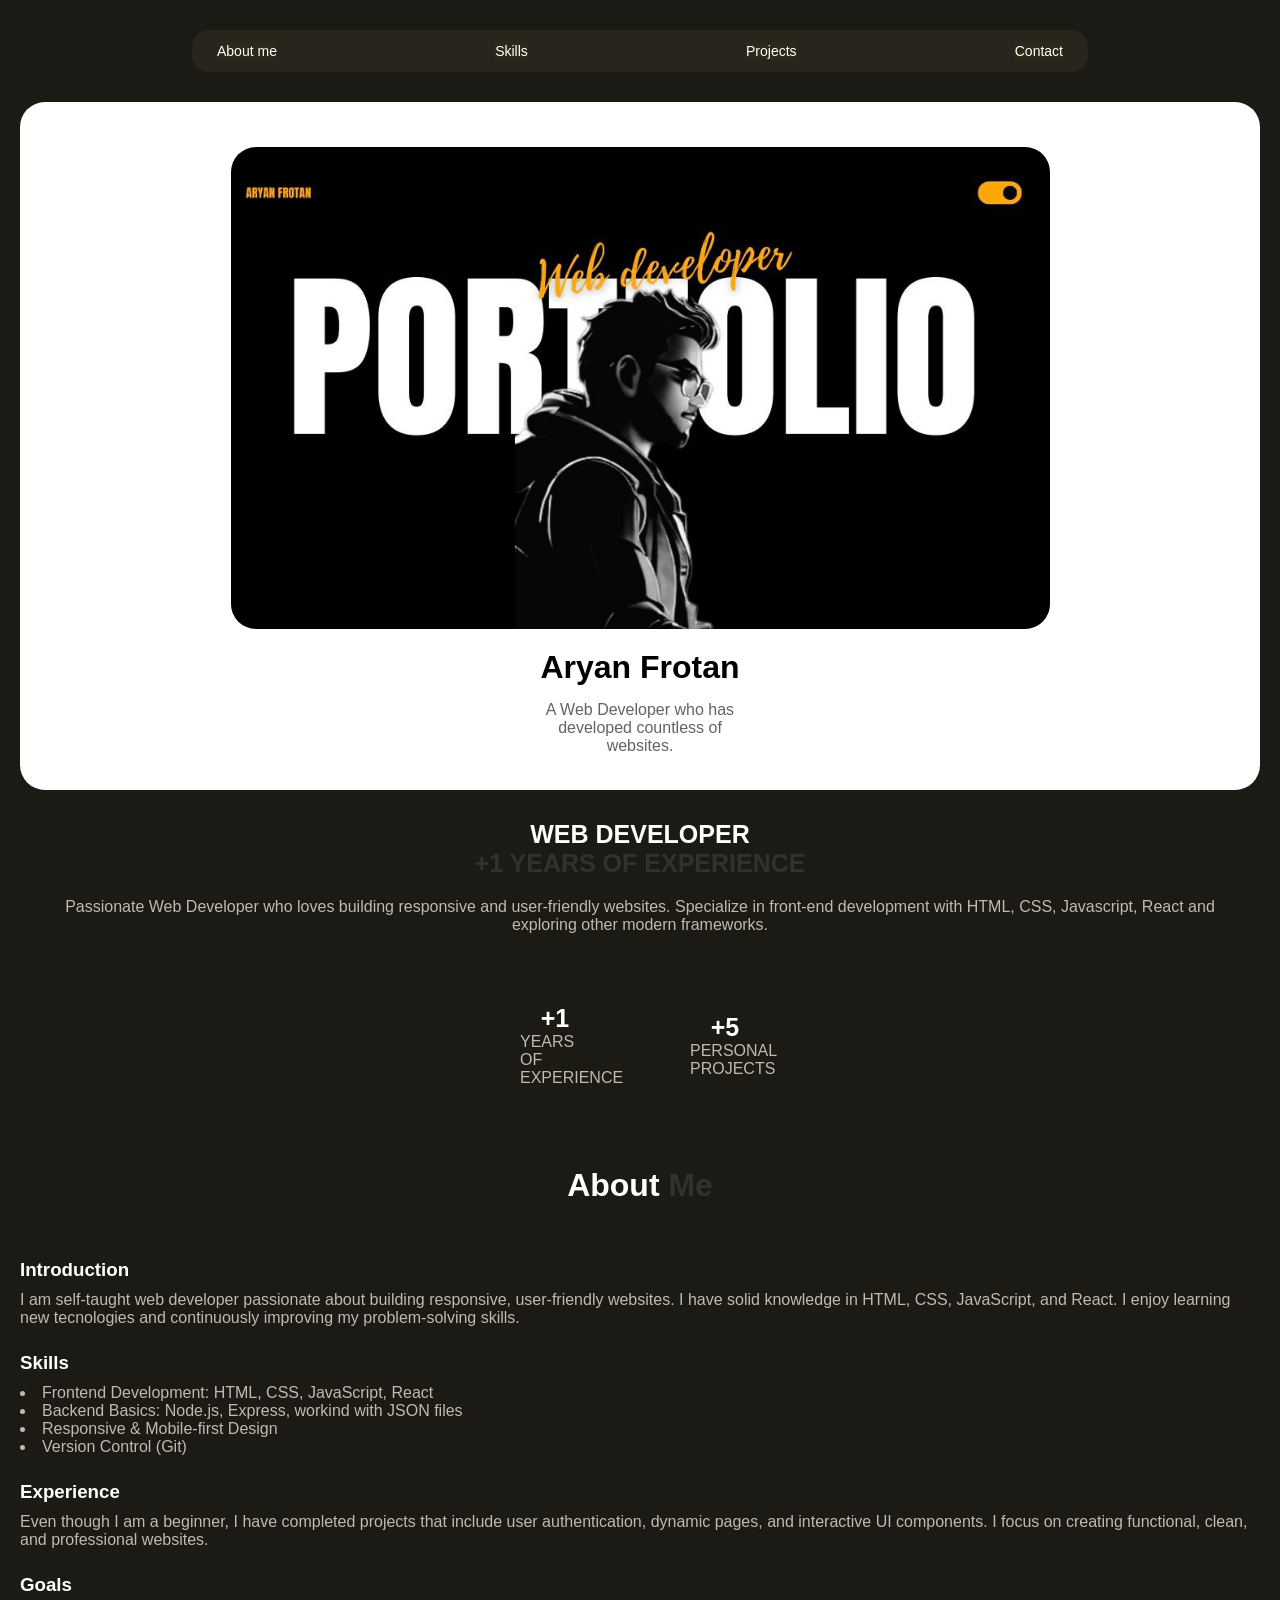
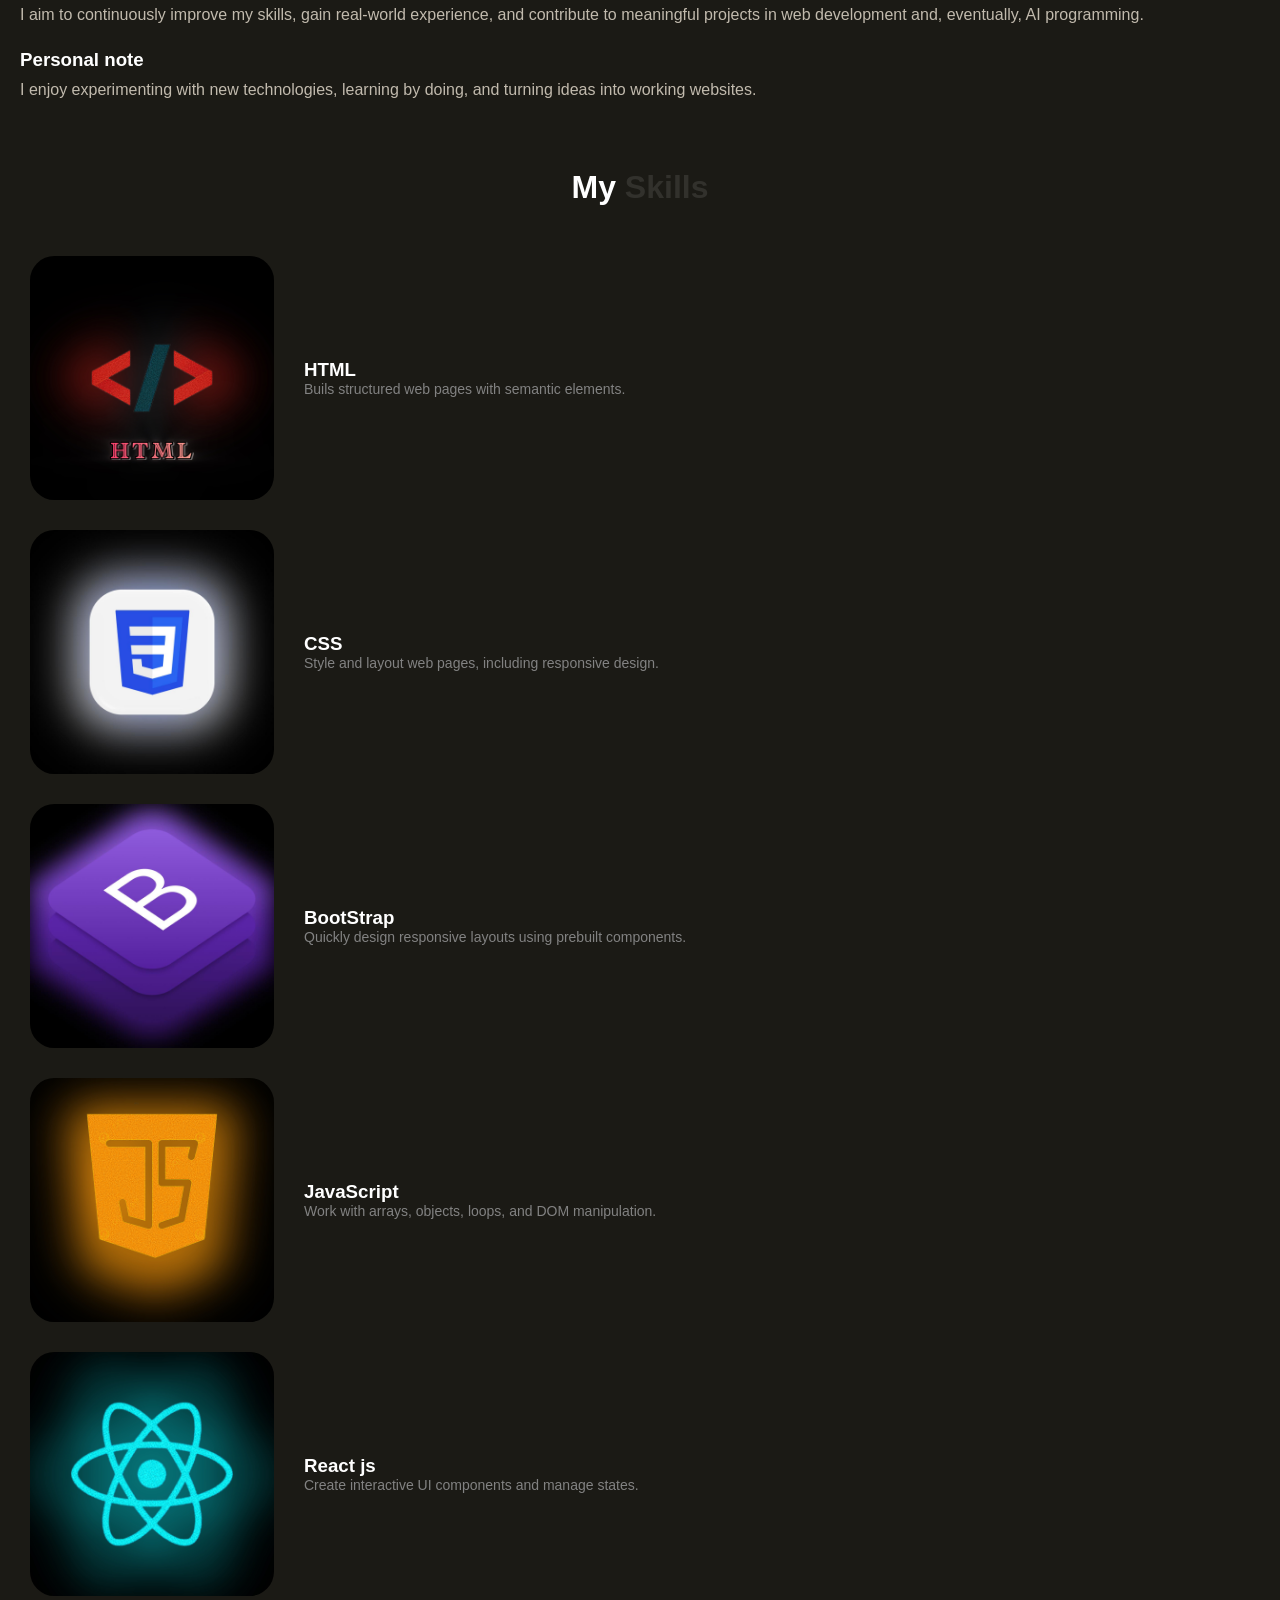
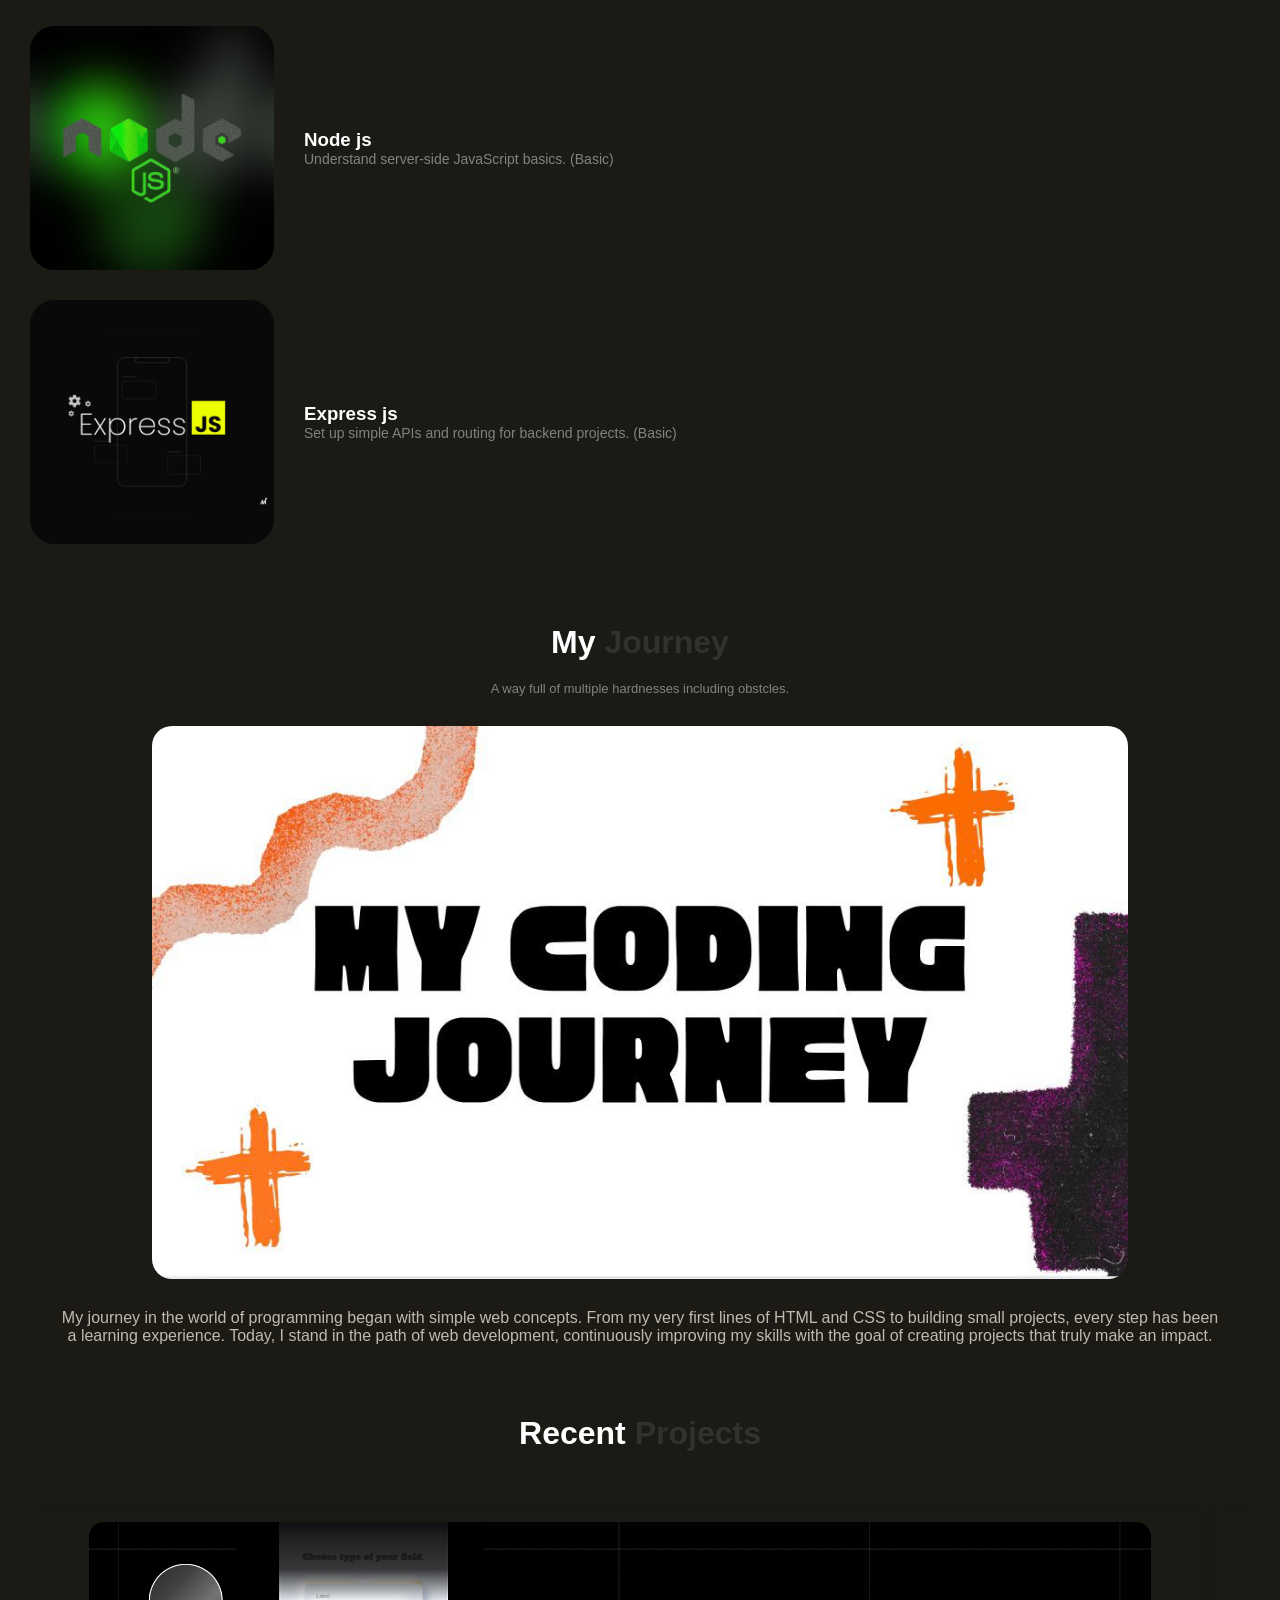
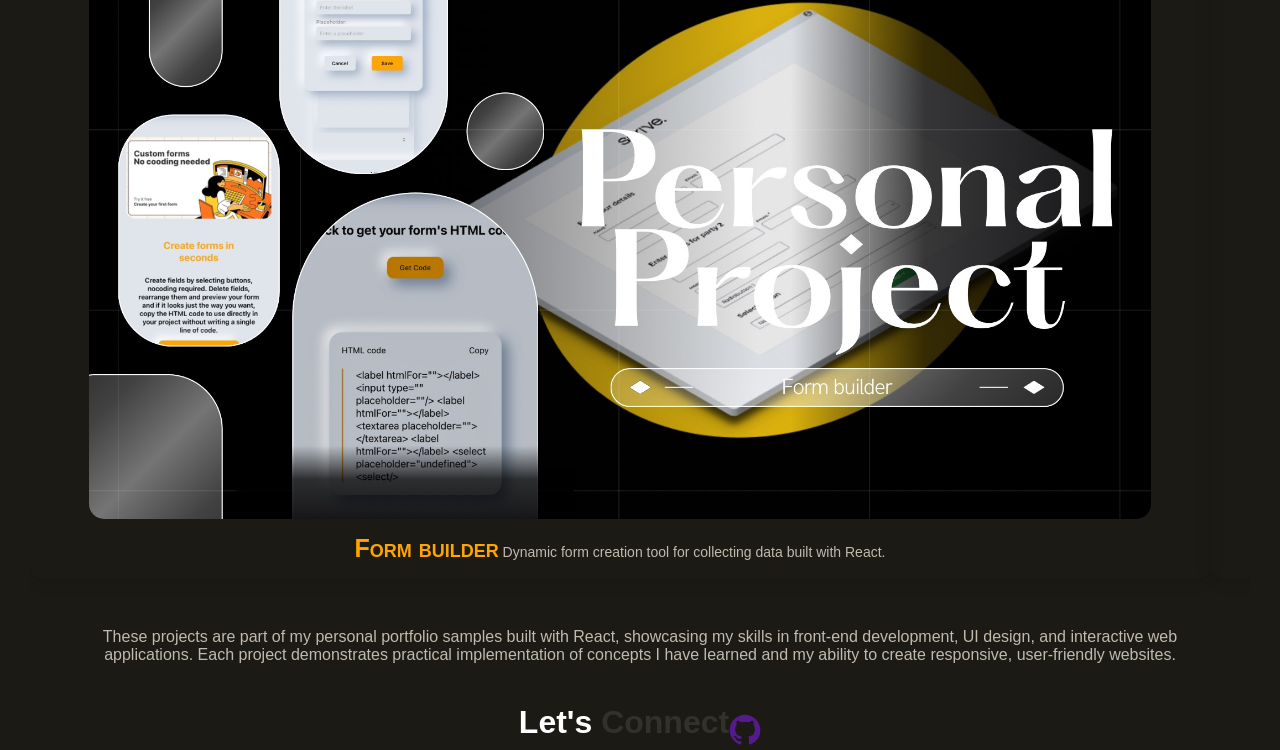
==== index.html @ 06f7fdc5 "change name to index" ====
<!DOCTYPE html>
<html lang="en">
<head>
    <meta charset="UTF-8">
    <meta name="viewport" content="width=device-width, initial-scale=1.0">
    <title>Portfolio</title>
    <link rel="stylesheet" href="./portfolio.css">
    <link href="https://cdn.jsdelivr.net/npm/aos@2.3.4/dist/aos.css" rel="stylesheet">
    <script src="https://cdn.jsdelivr.net/npm/aos@2.3.4/dist/aos.js"></script>

</head>
<body>
    <!-- header -->
    <ul id="header">
        <li><a href="#about-container">About me</a></li>
        <li><a href="#skills-container">Skills</a></li>
        <li><a href="#projects">Projects</a></li>
        <li><a href="#contact">Contact</a></li>
    </ul>

    <!-- hero section -->
    <div id="heroSection" class="flex" data-aos="fade-up">
        <img src="./images/portfolio.jpg" alt="">
        <h1>Aryan Frotan</h1>
        <p>A Web Developer who has developed countless of websites.</p>
    </div>

    <div id="heroSection2" class="flex" data-aos="fade-up">
        <h1>WEB DEVELOPER</h1>
        <h1>+1 YEARS OF EXPERIENCE</h1>
        <p>Passionate Web Developer who loves building responsive and user-friendly websites. Specialize in front-end development with HTML, CSS, Javascript, React and exploring other modern frameworks.</p>
        <div id="plus" class="flex">
            <div class="flex">
                <h1>+1</h1>
                <p>YEARS OF EXPERIENCE</p>
            </div>
            <div class="flex">
                <h1>+5</h1>
                <P>PERSONAL PROJECTS</P>
            </div>
        </div>
    </div>

    <div id="about-container" class="flex container" data-aos="fade-up">
        <h1>About <span class="span">Me</span></h1>
        <div id="about">
            <h3>Introduction</h3>
            <p>I am self-taught web developer passionate about building responsive, user-friendly websites. I have solid knowledge in HTML, CSS, JavaScript, and React. I enjoy learning new tecnologies and continuously improving my problem-solving skills.</p>
            
            <h3>Skills</h3>
            <p>
                <ul>
                    <li>Frontend Development: HTML, CSS, JavaScript, React</li>
                    <li>Backend Basics: Node.js, Express, workind with JSON files</li>
                    <li>Responsive & Mobile-first Design</li>
                    <li>Version Control (Git)</li>
                </ul>
            </p>

            <h3>Experience</h3>
            <p>Even though I am a beginner, I have completed projects that include user authentication, dynamic pages, and interactive UI components. I focus on creating functional, clean, and professional websites.</p>

            <h3>Goals</h3>
            <p>I aim to continuously improve my skills, gain real-world experience, and contribute to meaningful projects in web development and, eventually, AI programming.</p>

            <h3>Personal note</h3>
            <p>I enjoy experimenting with new technologies, learning by doing, and turning ideas into working websites.</p>
        </div>
    </div>

    <div id="skills-container" class="flex containers" data-aos="fade-up">
        <h1>My <span class="span">Skills</span></h1>
        <!-- <h1>My Skills</h1> -->
        <div id="skills" class="flex">
            <div id="html" class="div" data-aos="fade-left">
                <img src="./images/html (3).jpeg" alt="html">
                <div>
                    <h3>HTML</h3>
                    <p>Buils structured web pages with semantic elements.</p>
                </div>
            </div>

            <div id="css" class="div" data-aos="fade-up">
                <img src="./images/css.jpg" alt="css">
                <div>
                    <h3>CSS</h3>
                    <p>Style and layout web pages, including responsive design.</p>
                </div>
            </div>

            <div id="bootstrap" class="div" data-aos="fade-left">
                <img src="./images/bootstrap.jpg" alt="node">
                <div>
                    <h3>BootStrap</h3>
                    <p>Quickly design responsive layouts using prebuilt components.</p>
                </div>
            </div>

            <div id="js" class="div" data-aos="fade-up">
                <img src="./images/js (1).jpeg" alt="js">
                <div>
                    <h3>JavaScript</h3>
                    <p>Work with arrays, objects, loops, and DOM manipulation.</p>
                </div>
            </div>

            <div id="react" class="div" data-aos="fade-left">
                <img src="./images/react (3).jpeg" alt="react">
                <div>
                    <h3>React js</h3>
                    <p>Create interactive UI components and manage states.</p>
                </div>
            </div>

            <div id="node" class="div" data-aos="fade-up">
                <img src="./images/node (1).jpeg" alt="node">
                <div>
                    <h3>Node js</h3>
                    <p>Understand server-side JavaScript basics. (Basic)</p>
                </div>
            </div>

            <div id="express" class="div" data-aos="fade-left">
                <img src="./images/express.jpg" alt="express">
                <div>
                    <h3>Express js</h3>
                    <p>Set up simple APIs and routing for backend projects. (Basic)</p>
                </div>
            </div>
        </div>
    </div>

    <div id="path-container" data-aos="fade-up">
        <h1>My <span class="span">Journey</span></h1>
        <p>A way full of multiple hardnesses including obstcles.</p>
        <div id="path">
            <img src="./images/journey1.jpg" alt="path" data-aos="fade-up">
            <p class="p" data-aos="fade-up">My journey in the world of programming began with simple web concepts. From my very first lines of HTML and CSS to building small projects, every step has been a learning experience. Today, I stand in the path of web development, continuously improving my skills with the goal of creating projects that truly make an impact.</p>
        </div>
    </div>

    <div id="projects" class="flex container containers" data-aos="fade-up">
        <h1>Recent <span class="span">Projects</span></h1>
        <!-- <h1>My Skills</h1> -->
        <div class="projects">
            <a href="https://form-flow-1.netlify.app" class="card">
                <img src="./images/form-builder.JPG" alt="">
                <p><span style="color: orange;" class="project-title">Form builder</span> Dynamic form creation tool for collecting data built with React.</p>
            </a>

            <a href="https://buy-nest1.netlify.app" class="card">
                <img src="./images/e-commerce.JPG" alt="">
                <p><span style="color: rgb(236, 48, 173);" class="project-title">E-commerce website</span> Online store layout with product listing, filtering, and cart.</p>
            </a>

            <a href="https://bite-brew.netlify.app" class="card">
                <!-- <div> -->
                    <img src="./images/restaurant.JPG" alt="">
                    <p><span style="color: rgb(121, 9, 28);" class="project-title">Restaurant Website</span> Landing page, interactive menu and ordering interface.</p>
                <!-- </div> -->
            </a>
            

            <a href="https://tik-tok-clon.netlify.app" class="card">
                <img src="./images/TikTok.JPG" alt="">
                <p><span style="color: rgb(18, 160, 196);" class="project-title">TikTok Clone</span> Fully React-based front-end resembling TikTok interface. <span style="font-size: 10px;"> (For portfoli purposes)</span></p>
            </a>
            
        </div>
        <p class="p" id="project-des" data-aos="fade-up">These projects are part of my personal portfolio samples built with React, showcasing my skills in front-end development, UI design, and interactive web applications. Each project demonstrates practical implementation of concepts I have learned and my ability to create responsive, user-friendly websites.</p>
    </div>

    <div class="contact flex" id="contact">
        <h1>Let's <span class="span">Connect</span></h1>
        <a href="" class="social">
              <svg xmlns="http://www.w3.org/2000/svg" width="32" height="32" fill="currentColor" viewBox="0 0 24 24">
                <path d="M12 .5C5.73.5.5 5.73.5 12c0 5.08 3.29 9.4 7.86 10.94.58.11.79-.25.79-.56v-2.14c-3.2.7-3.87-1.54-3.87-1.54-.53-1.34-1.28-1.7-1.28-1.7-1.04-.72.08-.71.08-.71 1.15.08 1.76 1.2 1.76 1.2 1.02 1.75 2.67 1.25 3.32.95.1-.74.4-1.25.73-1.54-2.55-.29-5.23-1.28-5.23-5.71 0-1.26.45-2.28 1.19-3.09-.12-.29-.52-1.46.11-3.04 0 0 .97-.31 3.18 1.18a11 11 0 0 1 5.8 0c2.2-1.49 3.17-1.18 3.17-1.18.64 1.58.24 2.75.12 3.04.75.81 1.18 1.83 1.18 3.09 0 4.45-2.68 5.41-5.24 5.7.42.36.8 1.07.8 2.16v3.19c0 .32.21.69.8.57A10.5 10.5 0 0 0 23.5 12C23.5 5.73 18.27.5 12 .5Z"/>
              </svg>
        </a>
    </div>

    <script>
        AOS.init({
            duration: 1500,
            once: false
      });
</script>
</body>
</html>
---- portfolio.css ----
*{
    margin: 0px;
    padding: 0px;
    box-sizing: border-box;
    font-family: 'Segoe UI', Tahoma, Geneva, Verdana, sans-serif;

    /* opacity: 0;
    transform: translateY(30px);
    transition: all 0.8s ease-in-out; */
}
html, body{
    background-color: rgb(27, 26, 21);
}
h1, h2, h3{
    color: white;
}
p{
    /* color: rgba(196, 175, 145, 0.842); */
    color: rgba(224, 216, 202, 0.842);
}
.flex{
    display: flex;
    justify-content: center;
    align-items: center;
}
#header{
    background-color: rgb(39, 37, 28);
    width: 70vw;
    padding: 12px 25px;
    margin: 30px auto;
    border-radius: 17px;
    display: flex;
    justify-content: space-between;
    align-items: center;
}
#header li{
    list-style-type: none;
    background-color: rgb(44, 40, 26);
    color: white;
}
#header li a{
    text-decoration: none;
    color: white;
    font-size: 14px;
}
#header li a:hover, #header li a:active{
    font-size: 13px;
}
/* #header li a:active{
    font-size: 13px;
} */
#heroSection{
    background-color: white;
    margin: 20px;
    padding: 35px;
    border-radius: 25px;
    flex-direction: column;
}
#heroSection img{
    width: 70%;
    height: 50%;
    border-radius: 25px;
    margin: 10px;
}
#heroSection h1{
    color: black;
    margin: 10px 0px 0px;
}
#heroSection p{
    color: rgba(0, 0, 0, 0.616);
    font-weight: 500;
    width: 200px;
    text-align: center;
    margin: 15px 0px 0px;
}
#heroSection2{
    flex-direction: column;
    margin: 30px;
}
#heroSection2 h1{
    font-size: 25px;
}
#heroSection2 > :nth-child(2){
    color: rgba(255, 255, 255, 0.1);
    margin: 0px;
    padding: 0px;
    /* font-variant: small-caps; */
}
#heroSection2 > :nth-child(3){
    margin: 20px;
    text-align: center;
    /* font-family: 'Trebuchet MS', 'Lucida Sans Unicode', 'Lucida Grande', 'Lucida Sans', Arial, sans-serif; */
}
#plus div{
    flex-direction: column;
    margin: 50px;
}
#plus div p{
    width: 70px;
}
#about-container{
    flex-direction: column;
}
.span{
    color: rgba(255, 255, 255, 0.1);
}
#about{
    margin: 30px 20px;
}
#about h3{
    margin: 25px 0px 10px;
}
#about ul li{
    list-style-position: inside;
    color: rgba(224, 216, 202, 0.842);
}
.containers{
    margin: 0px 30px;
    border-radius: 25px;
    padding: 20px 0px;
    padding-top: 0px;
    flex-direction: column;
}
.containers h1{
    margin: 40px 0px 20px;
}
#skills{
    display: flex;
    flex-direction: column;
    /* background-color: rgb(238, 99, 7); */
    padding: 15px 0px;
    border-radius: 25px;
}
#skills .div{
    margin: 15px 0px;
    display: flex;
    align-items: center;
}
#skills div img{
    width: 20%;
    border-radius: 10%;
}
#skills div div{
    margin: 0px 30px;
}
#skills div div p{
    font-size: 14px;
    color: rgb(130, 130, 130);
}
#path-container{
    margin: 30px;
    display: flex;
    justify-content: center;
    align-items: center;
    flex-direction: column;
}
#path-container h1{
    margin-bottom: 20px;
}
#path-container > :nth-child(2){
    font-size: 13px;
    color: rgb(130, 130, 130);
}
#path{
    display: flex;
    justify-content: center;
    align-items: center;
    flex-direction: column;
    text-align: center;
}
#path img{
    width: 80%;
    margin: 30px 0px;
    border-radius: 20px;
}
.p{
    text-align: center;
    width: 95%;
    font-weight: 500;
}
#project-des{
    margin: 10px 0px;
}
.projects {
    display: flex;
    overflow-x: scroll;
    scroll-snap-type: x mandatory;
    margin: 20px;
    padding: 20px;
    width: 100%;
    scroll-behavior: smooth;
    -webkit-overflow-scrolling: touch;
    scrollbar-width: none;
}
.card {
    flex: 0 0 100%;

    display: flex;
    justify-content: center;
    align-items: center;
    flex-direction: column;
    border-radius: 12px;
    box-shadow: 0 4px 15px rgba(0,0,0,0.1);
    scroll-snap-align: start;
    transition: transform 0.4s ease, background-color 1s ease;
    width: 85%;

    text-decoration: none;
}
.card img{
    width: 90%;
    border-radius: 15px;
    margin-top: 10px;
}
.card p{
    text-align: center;
    margin: 15px 0px;
    width: 85%;
    font-size: 14px;
}
.card:hover {
  transform: scale(1.05);
  background-color: rgba(255, 255, 255, 0.07);
}
.container::-webkit-scrollbar {
  display: none;
}
.project-title{
    font-weight: bold;
    font-variant: small-caps;
    font-size: 25px;
}

.social{
    margin-top: 20px;
}
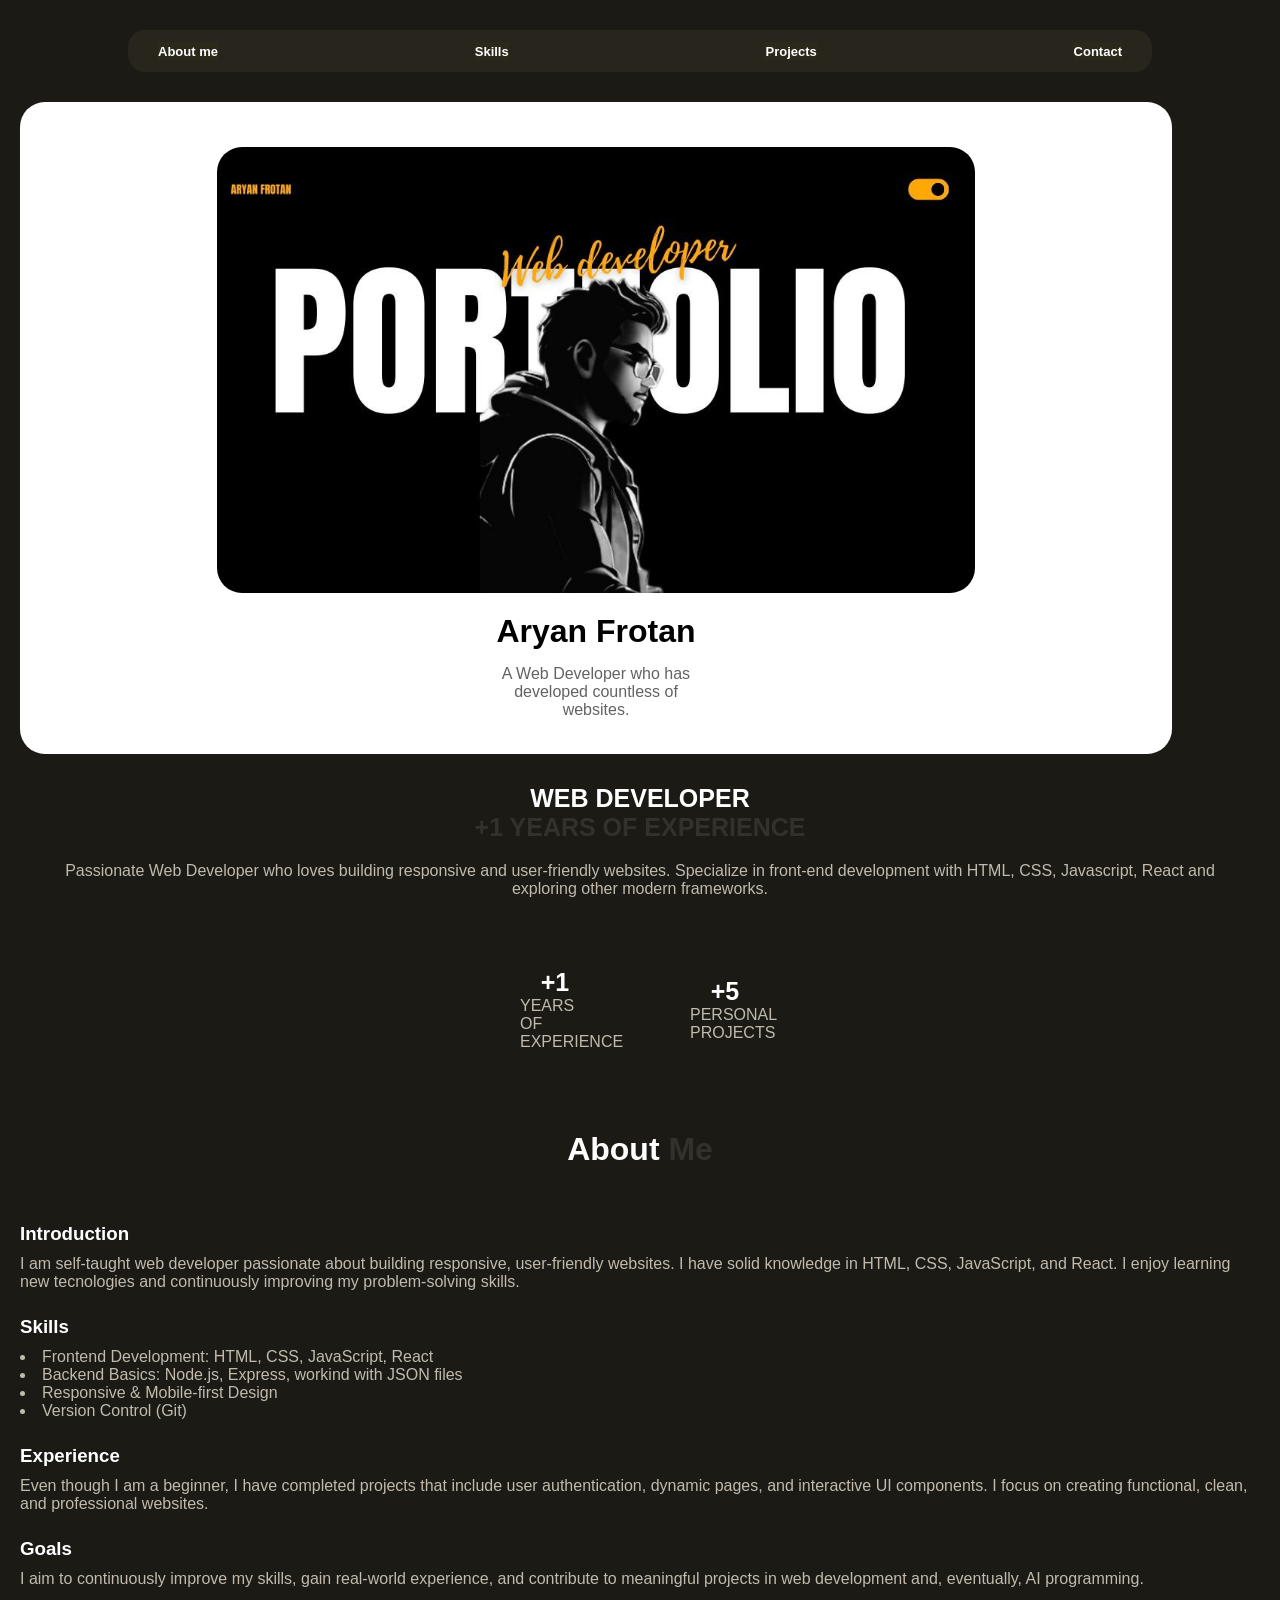
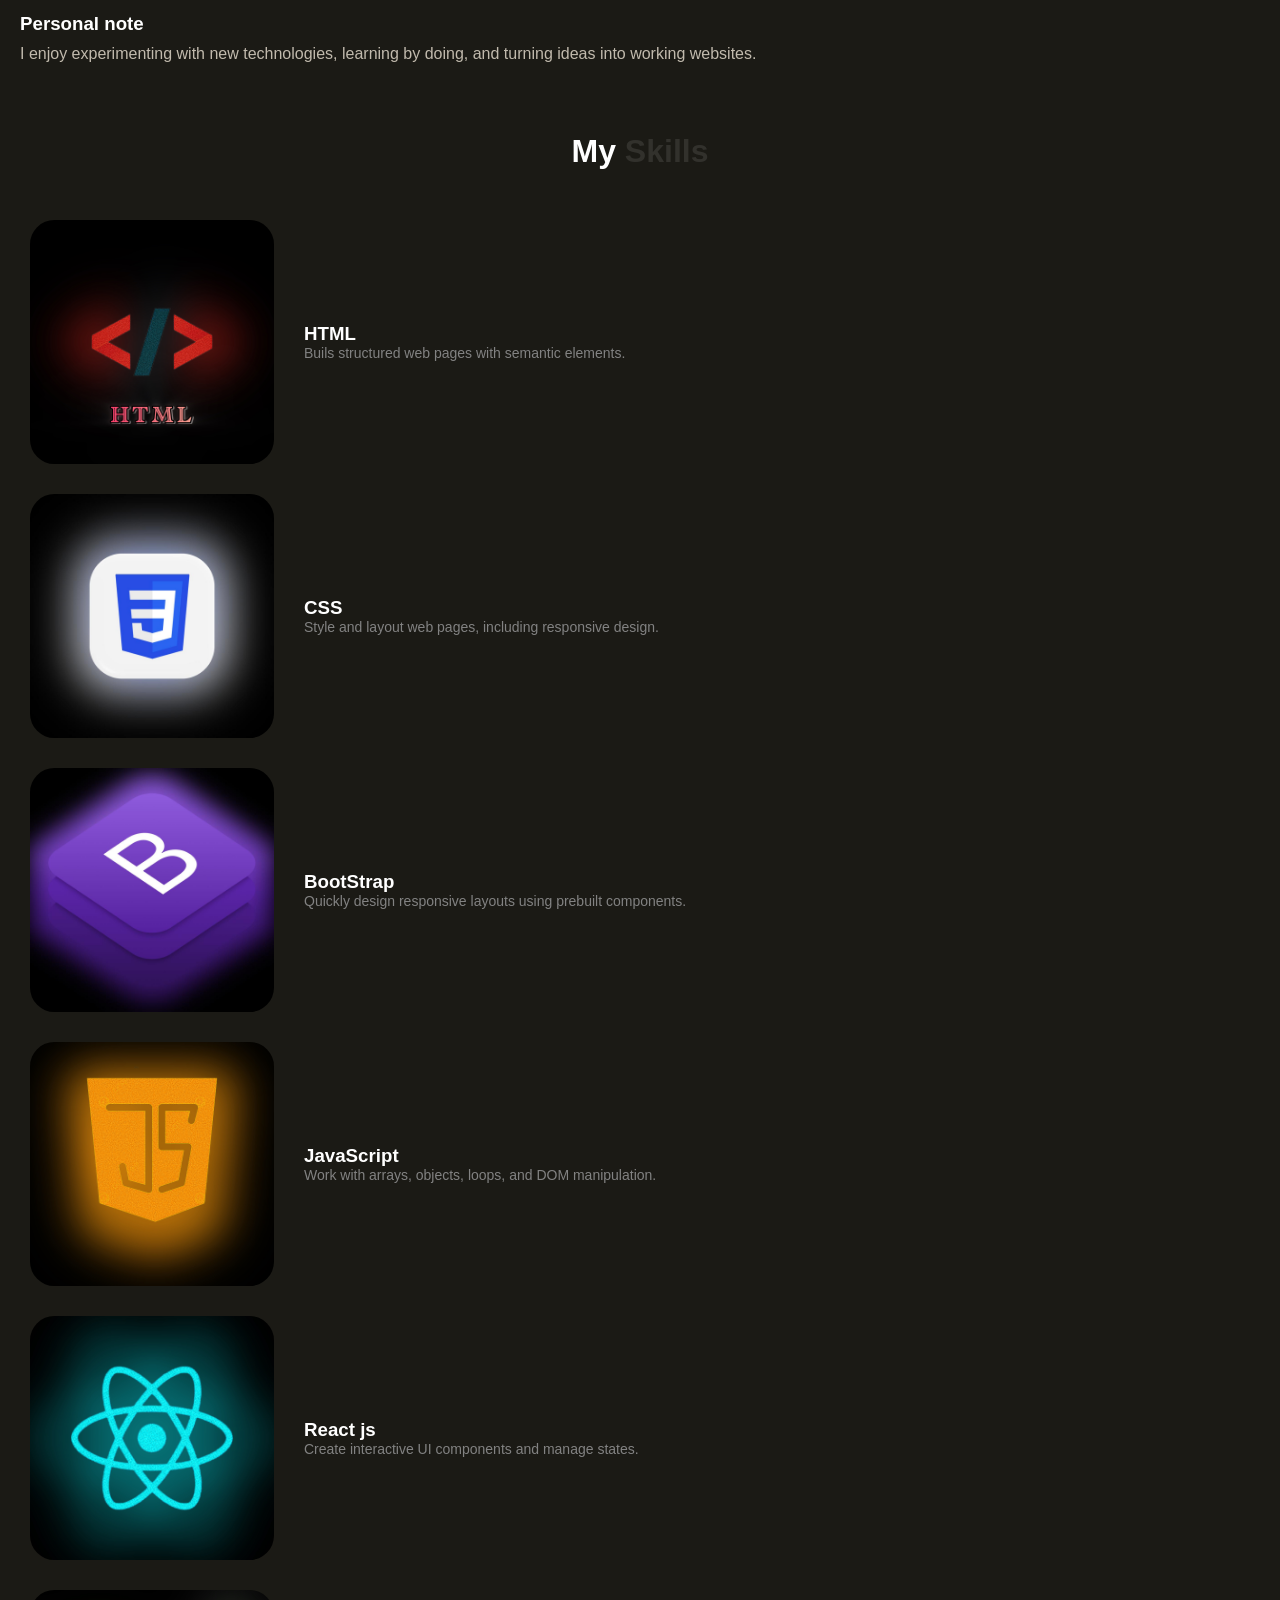
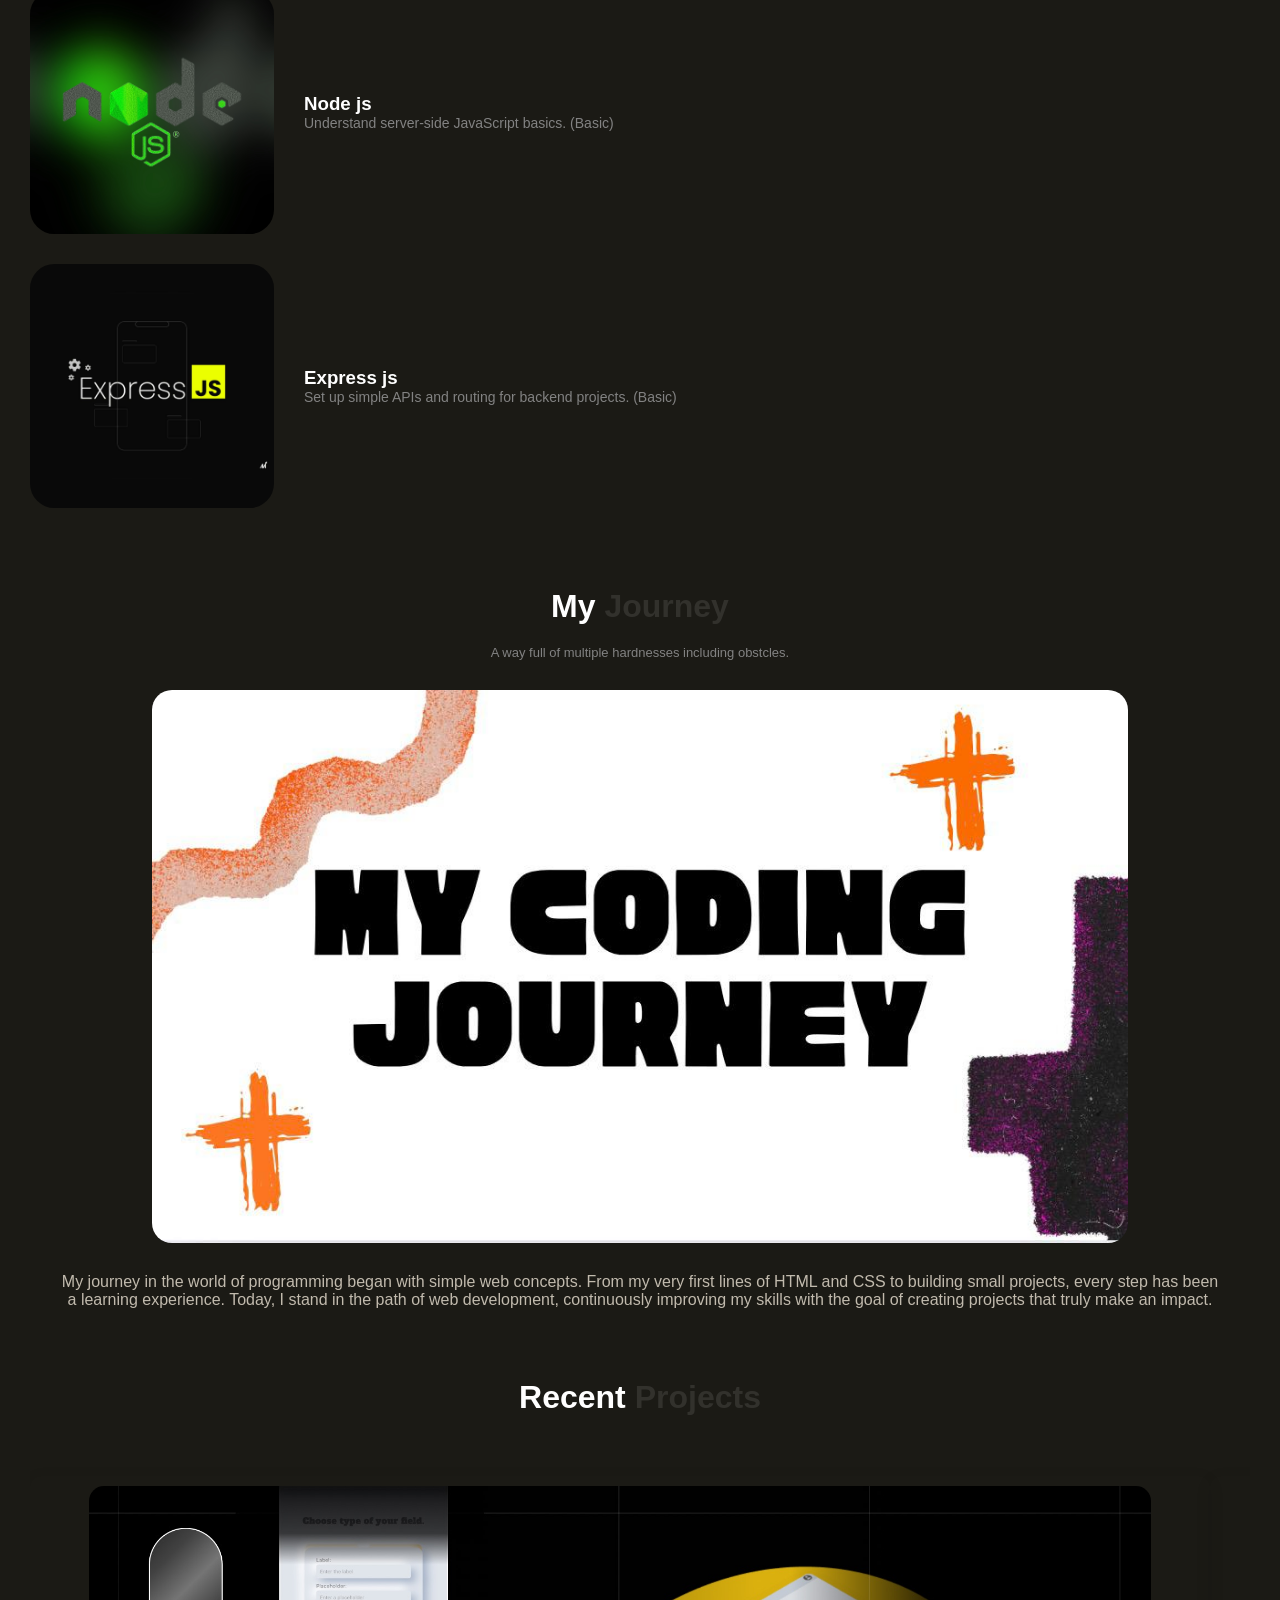
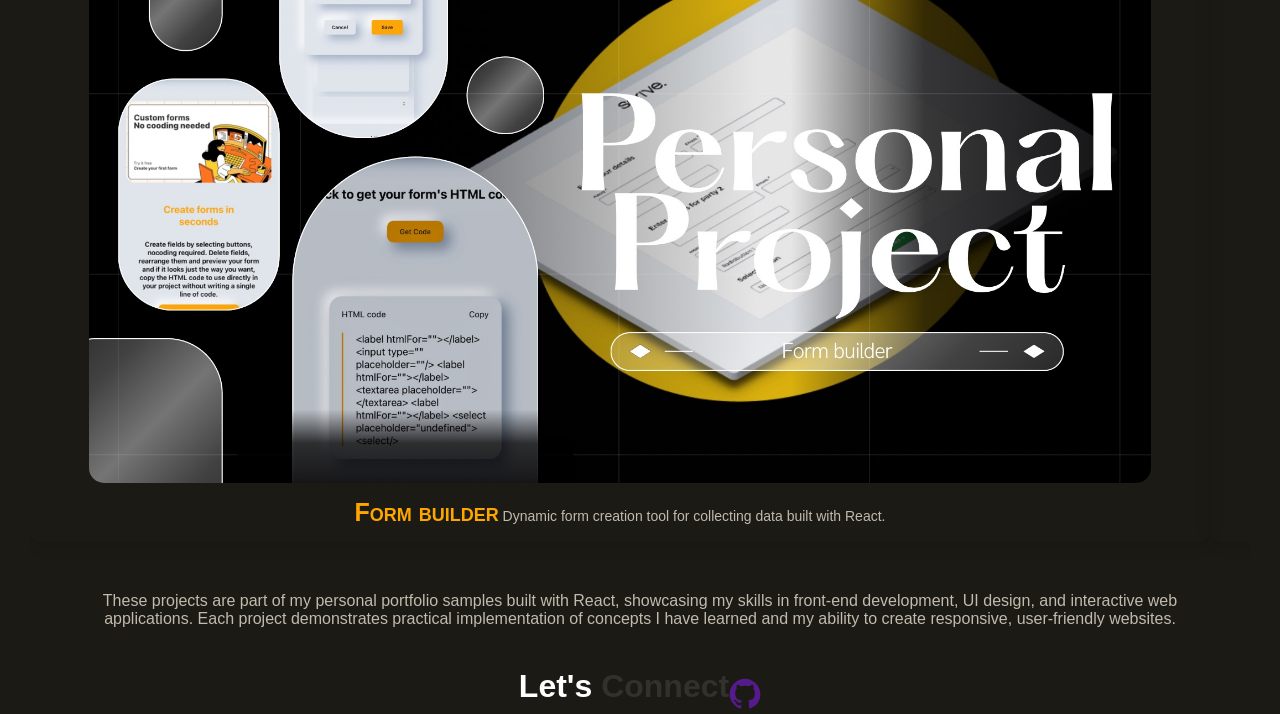
==== commit 9f229246: "ractify" ====
--- a/index.html
+++ b/index.html
@@ -163,7 +163,7 @@
 
             <a href="https://tik-tok-clon.netlify.app" class="card">
                 <img src="./images/TikTok.JPG" alt="">
-                <p><span style="color: rgb(18, 160, 196);" class="project-title">TikTok Clone</span> Fully React-based front-end resembling TikTok interface. <span style="font-size: 10px;"> (For portfoli purposes)</span></p>
+                <p><span style="color: rgb(18, 160, 196);" class="project-title">TikTok Clone</span> Fully React-based front-end resembling TikTok interface. <span style="font-size: 10px;"> (For portfolio purposes)</span></p>
             </a>
             
         </div>
--- a/portfolio.css
+++ b/portfolio.css
@@ -10,6 +10,12 @@
 }
 html, body{
     background-color: rgb(27, 26, 21);
+    /* display: flex;
+    justify-content: center;
+    align-items: center;
+    flex-direction: column; */
+
+    /* margin: 20px; */
 }
 h1, h2, h3{
     color: white;
@@ -25,8 +31,8 @@
 }
 #header{
     background-color: rgb(39, 37, 28);
-    width: 70vw;
-    padding: 12px 25px;
+    width: 80vw;
+    padding: 12px 15px;
     margin: 30px auto;
     border-radius: 17px;
     display: flex;
@@ -37,11 +43,13 @@
     list-style-type: none;
     background-color: rgb(44, 40, 26);
     color: white;
+    margin: 0px 15px;
 }
 #header li a{
     text-decoration: none;
     color: white;
-    font-size: 14px;
+    font-size: 13px;
+    font-weight: 600;
 }
 #header li a:hover, #header li a:active{
     font-size: 13px;
@@ -55,6 +63,7 @@
     padding: 35px;
     border-radius: 25px;
     flex-direction: column;
+    width: 90%;
 }
 #heroSection img{
     width: 70%;
@@ -84,7 +93,7 @@
     color: rgba(255, 255, 255, 0.1);
     margin: 0px;
     padding: 0px;
-    /* font-variant: small-caps; */
+    text-align: center;
 }
 #heroSection2 > :nth-child(3){
     margin: 20px;
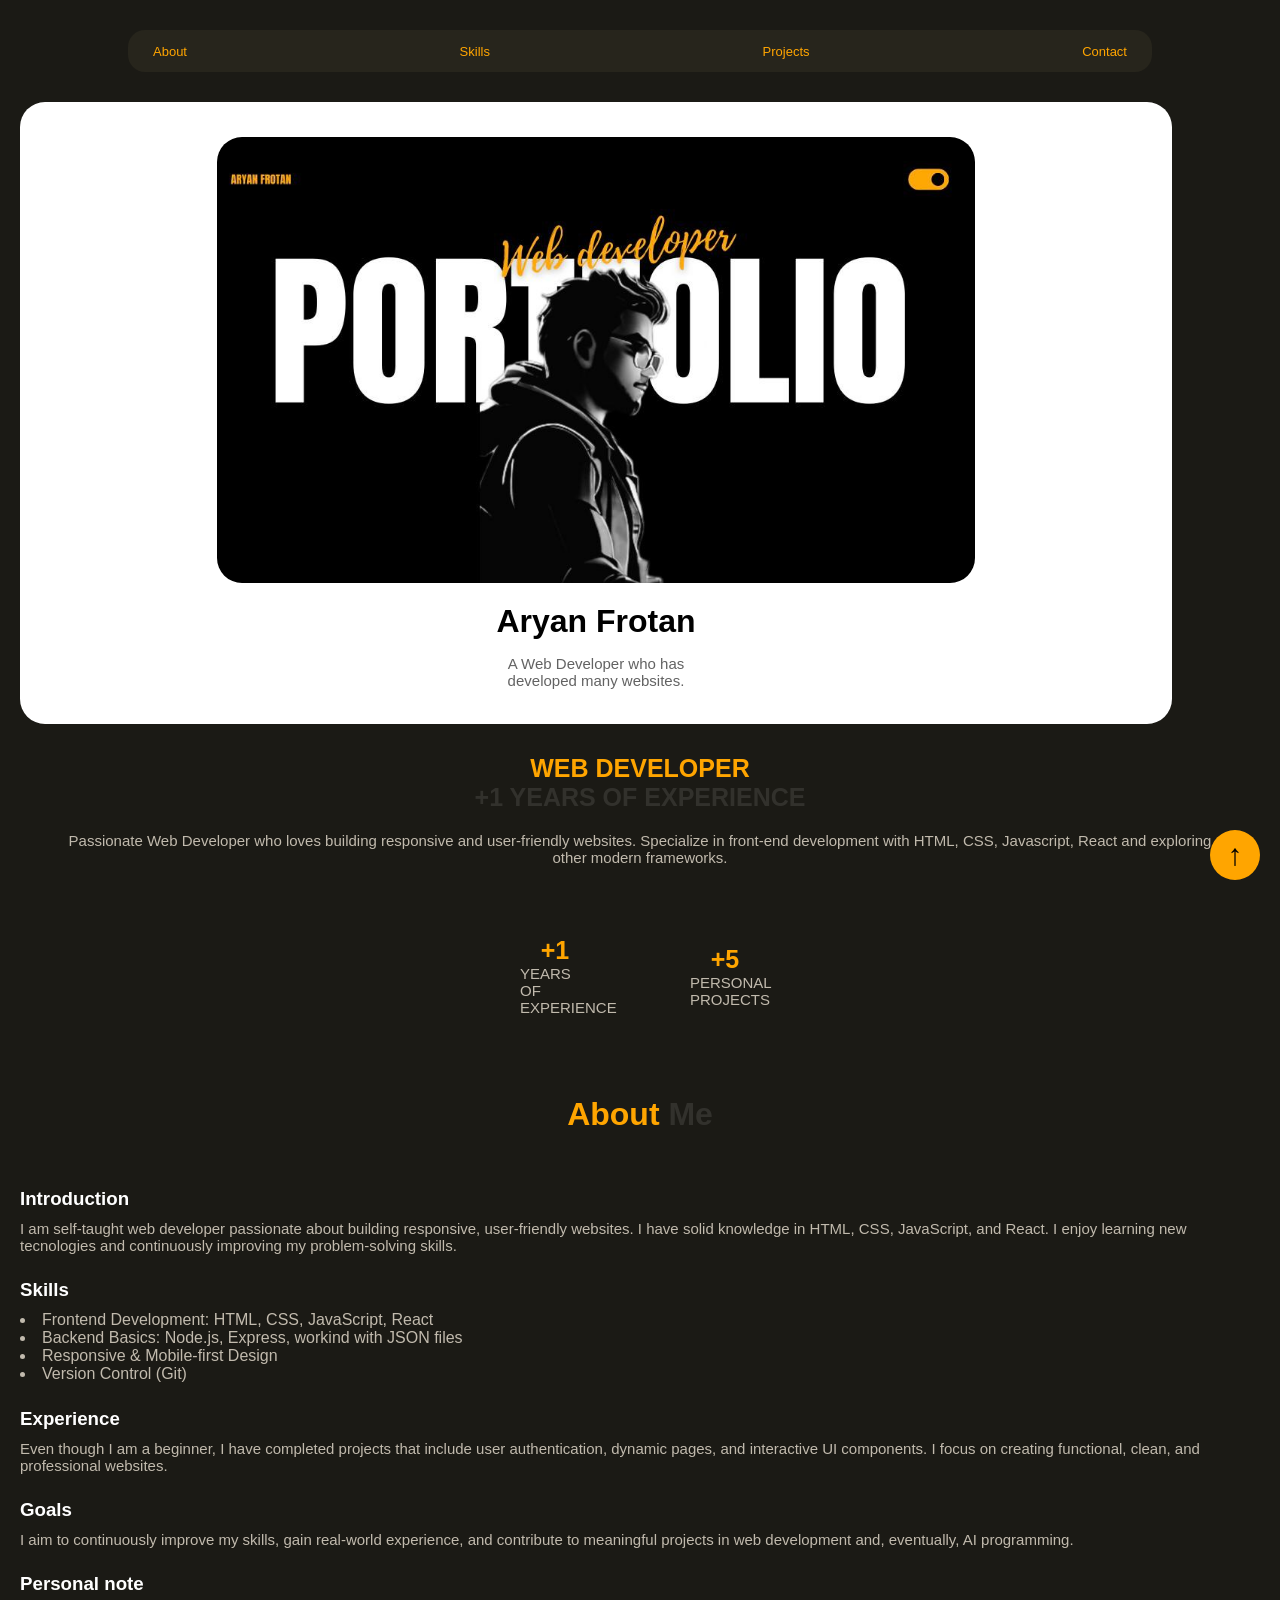
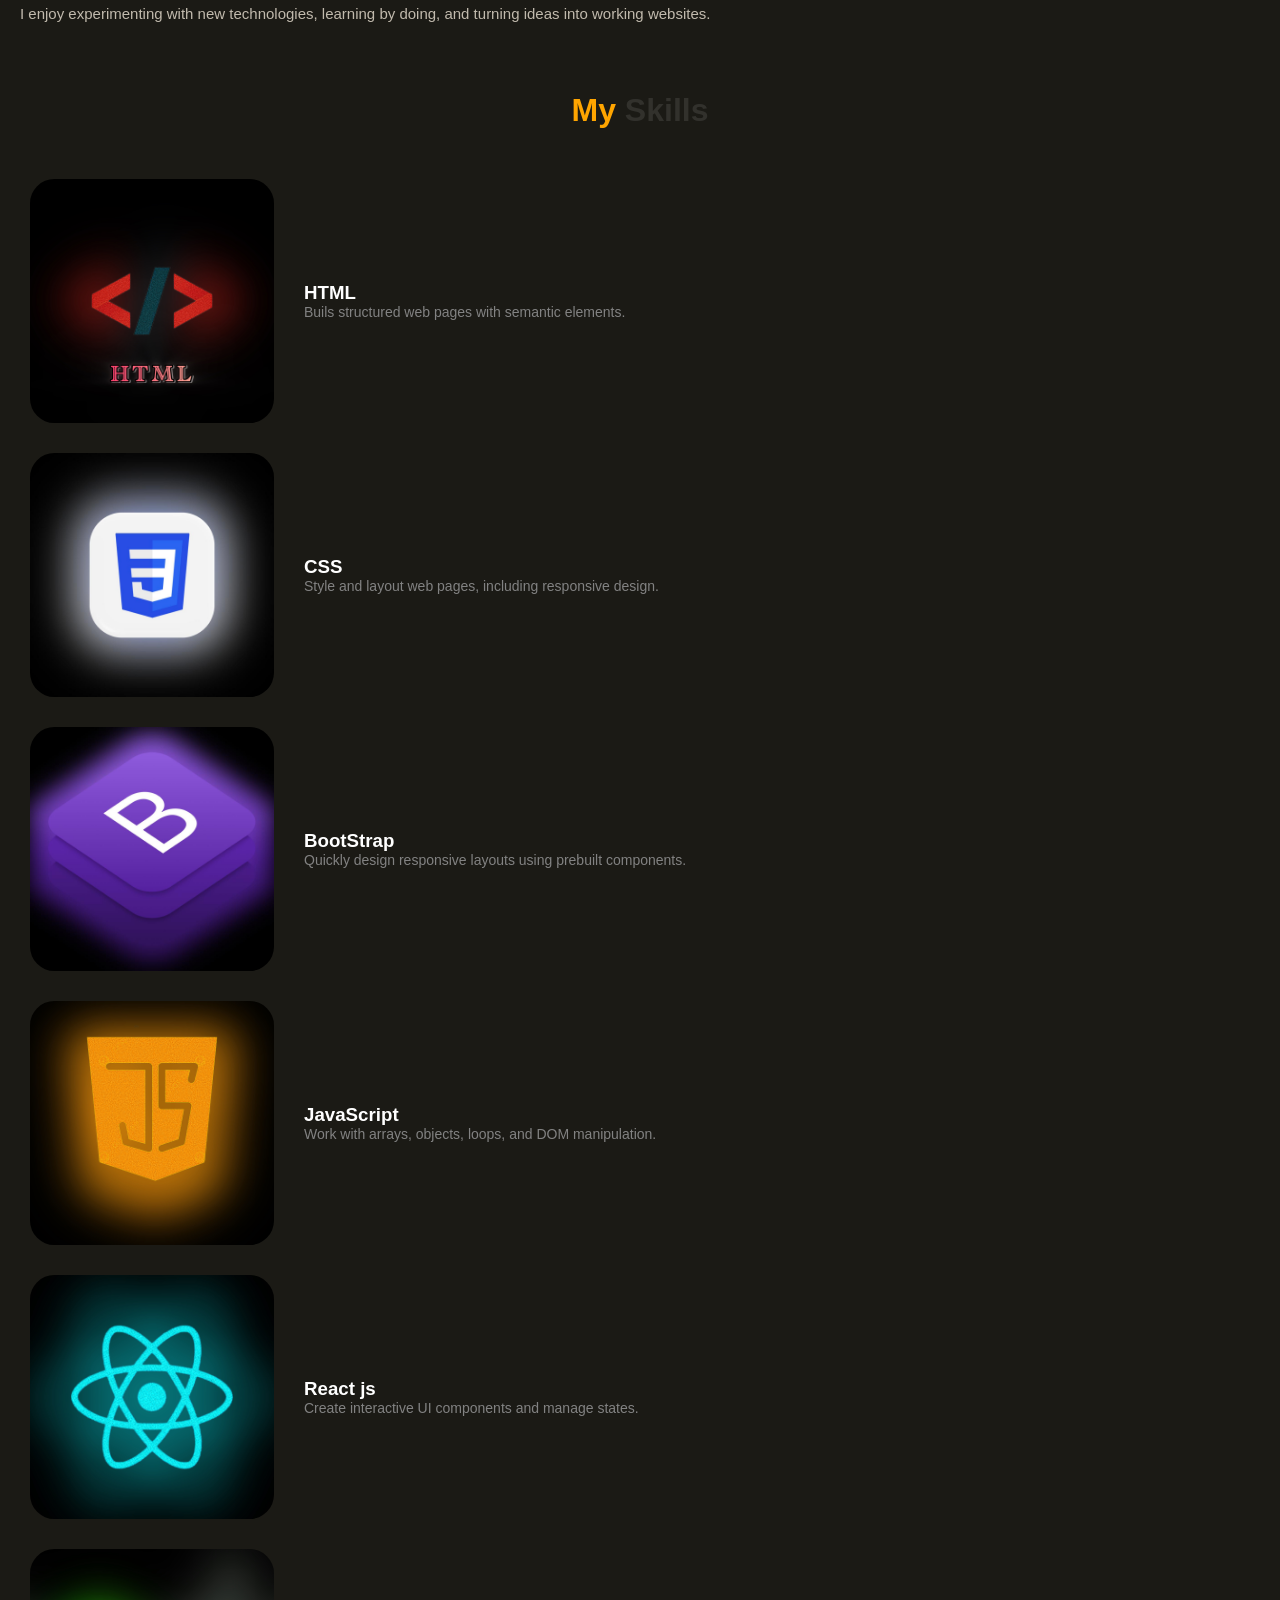
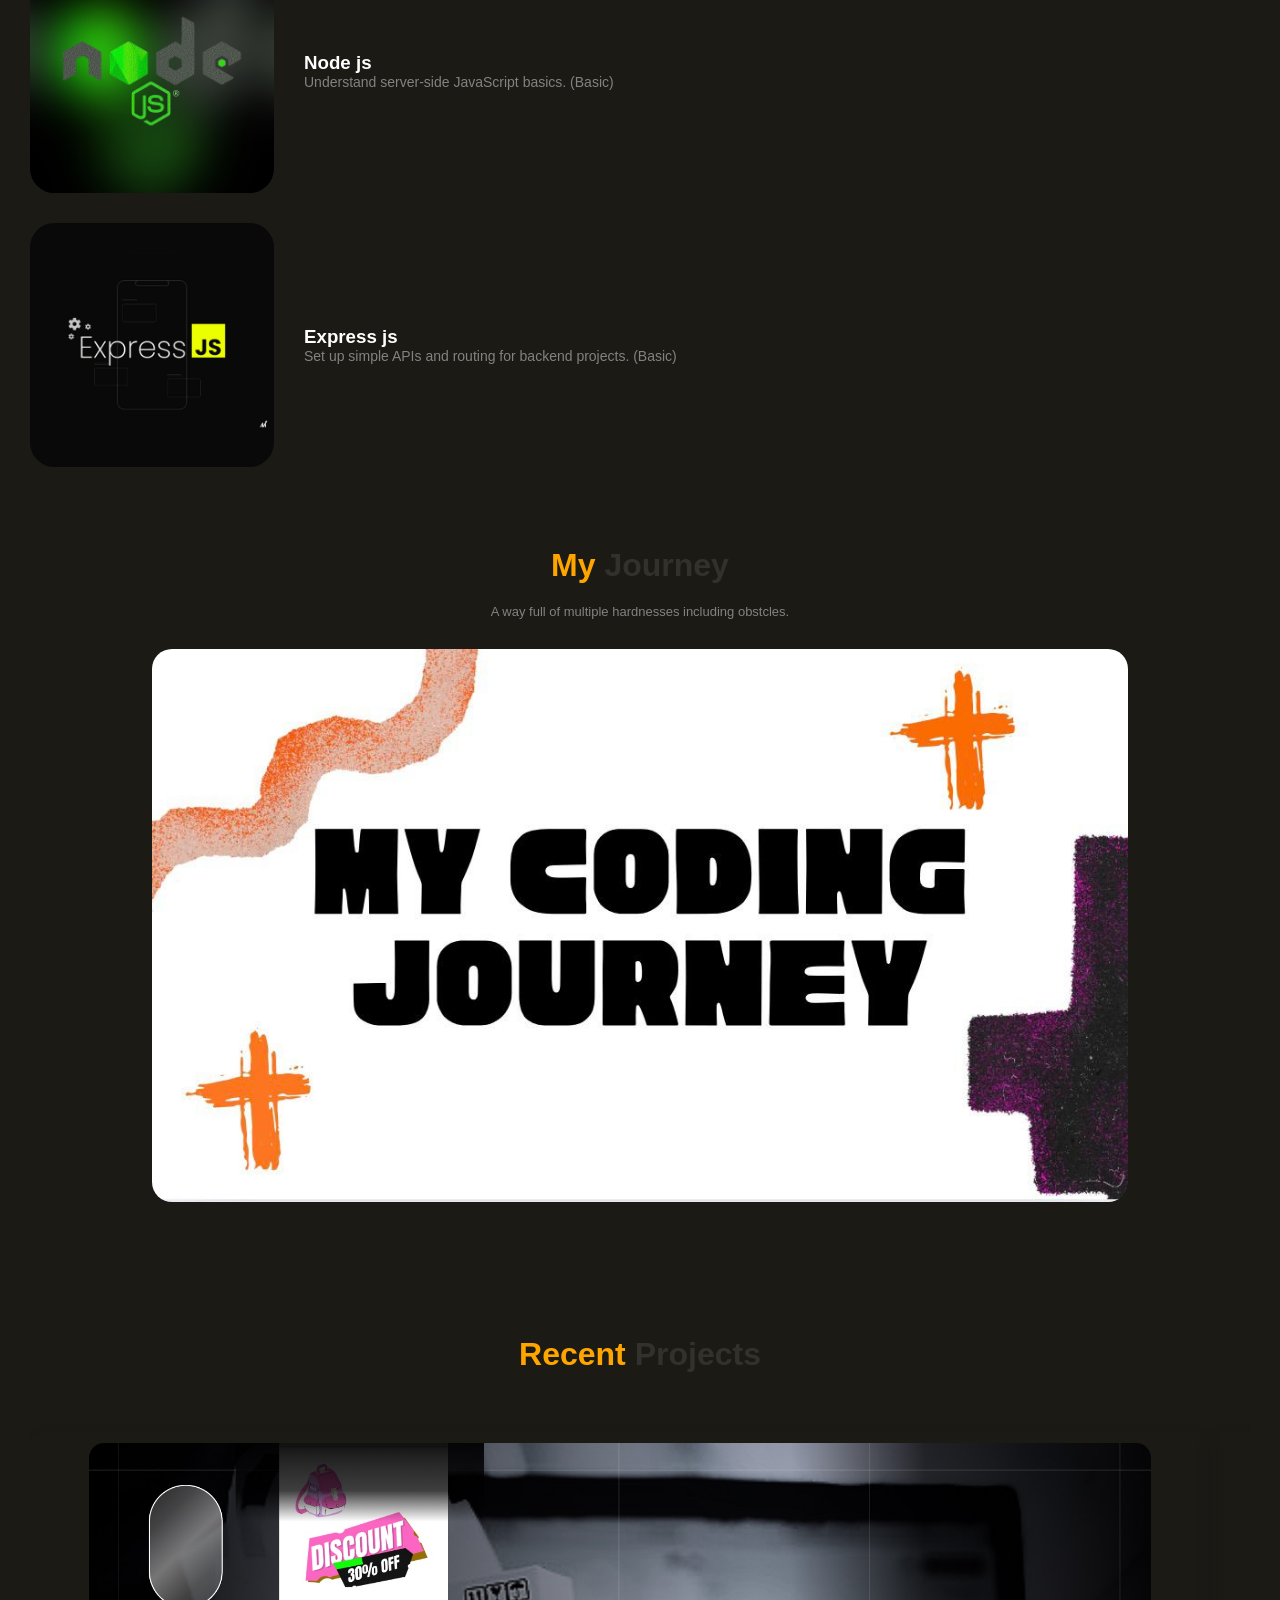
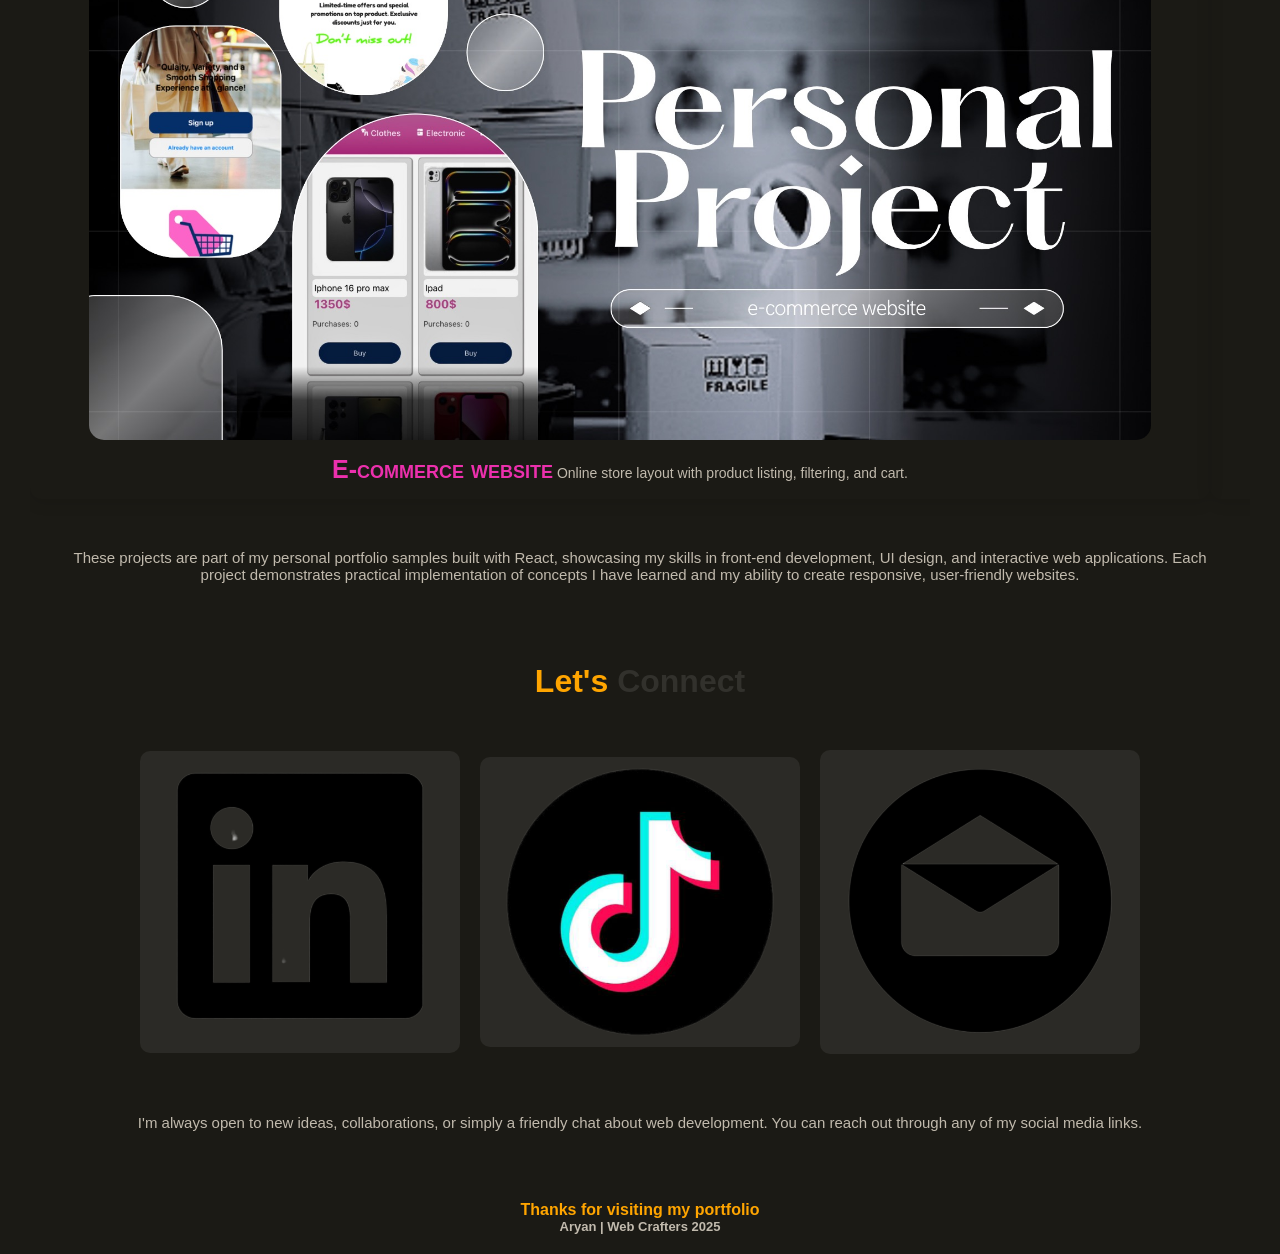
==== commit b6329c47: "first final" ====
--- a/index.html
+++ b/index.html
@@ -12,7 +12,7 @@
 <body>
     <!-- header -->
     <ul id="header">
-        <li><a href="#about-container">About me</a></li>
+        <li><a href="#about-container">About</a></li>
         <li><a href="#skills-container">Skills</a></li>
         <li><a href="#projects">Projects</a></li>
         <li><a href="#contact">Contact</a></li>
@@ -22,7 +22,7 @@
     <div id="heroSection" class="flex" data-aos="fade-up">
         <img src="./images/portfolio.jpg" alt="">
         <h1>Aryan Frotan</h1>
-        <p>A Web Developer who has developed countless of websites.</p>
+        <p>A Web Developer who has developed many websites.</p>
     </div>
 
     <div id="heroSection2" class="flex" data-aos="fade-up">
@@ -141,49 +141,75 @@
 
     <div id="projects" class="flex container containers" data-aos="fade-up">
         <h1>Recent <span class="span">Projects</span></h1>
-        <!-- <h1>My Skills</h1> -->
         <div class="projects">
+            <a href="https://buy-nest1.netlify.app" class="card">
+                <img src="./images/e-commerce.JPG" alt="">
+                <p><span style="color: rgb(236, 48, 173);" class="project-title">E-commerce website</span> Online store layout with product listing, filtering, and cart.</p>
+            </a>
+
+            <a href="https://bite-brew.netlify.app" class="card">
+                <img src="./images/restaurant.JPG" alt="">
+                <p><span style="color: rgb(121, 9, 28);" class="project-title">Restaurant Website</span> Landing page, interactive menu and ordering interface.</p>
+            </a>
+            
+
+            <a href="https://tik-tok-clon.netlify.app" class="card">
+                <img src="./images/TikTok.JPG" alt="">
+                <p><span style="color: rgb(18, 160, 196);" class="project-title">TikTok Clone</span> Fully React-based front-end resembling TikTok interface. <span style="font-size: 10px;"> (For portfolio purposes)</span></p>
+            </a>
+
             <a href="https://form-flow-1.netlify.app" class="card">
                 <img src="./images/form-builder.JPG" alt="">
                 <p><span style="color: orange;" class="project-title">Form builder</span> Dynamic form creation tool for collecting data built with React.</p>
             </a>
-
-            <a href="https://buy-nest1.netlify.app" class="card">
-                <img src="./images/e-commerce.JPG" alt="">
-                <p><span style="color: rgb(236, 48, 173);" class="project-title">E-commerce website</span> Online store layout with product listing, filtering, and cart.</p>
-            </a>
-
-            <a href="https://bite-brew.netlify.app" class="card">
-                <!-- <div> -->
-                    <img src="./images/restaurant.JPG" alt="">
-                    <p><span style="color: rgb(121, 9, 28);" class="project-title">Restaurant Website</span> Landing page, interactive menu and ordering interface.</p>
-                <!-- </div> -->
-            </a>
             
-
-            <a href="https://tik-tok-clon.netlify.app" class="card">
-                <img src="./images/TikTok.JPG" alt="">
-                <p><span style="color: rgb(18, 160, 196);" class="project-title">TikTok Clone</span> Fully React-based front-end resembling TikTok interface. <span style="font-size: 10px;"> (For portfolio purposes)</span></p>
-            </a>
-            
         </div>
         <p class="p" id="project-des" data-aos="fade-up">These projects are part of my personal portfolio samples built with React, showcasing my skills in front-end development, UI design, and interactive web applications. Each project demonstrates practical implementation of concepts I have learned and my ability to create responsive, user-friendly websites.</p>
     </div>
 
-    <div class="contact flex" id="contact">
+    <div class="contact flex" id="contact" data-aos="fade-up">
         <h1>Let's <span class="span">Connect</span></h1>
-        <a href="" class="social">
-              <svg xmlns="http://www.w3.org/2000/svg" width="32" height="32" fill="currentColor" viewBox="0 0 24 24">
-                <path d="M12 .5C5.73.5.5 5.73.5 12c0 5.08 3.29 9.4 7.86 10.94.58.11.79-.25.79-.56v-2.14c-3.2.7-3.87-1.54-3.87-1.54-.53-1.34-1.28-1.7-1.28-1.7-1.04-.72.08-.71.08-.71 1.15.08 1.76 1.2 1.76 1.2 1.02 1.75 2.67 1.25 3.32.95.1-.74.4-1.25.73-1.54-2.55-.29-5.23-1.28-5.23-5.71 0-1.26.45-2.28 1.19-3.09-.12-.29-.52-1.46.11-3.04 0 0 .97-.31 3.18 1.18a11 11 0 0 1 5.8 0c2.2-1.49 3.17-1.18 3.17-1.18.64 1.58.24 2.75.12 3.04.75.81 1.18 1.83 1.18 3.09 0 4.45-2.68 5.41-5.24 5.7.42.36.8 1.07.8 2.16v3.19c0 .32.21.69.8.57A10.5 10.5 0 0 0 23.5 12C23.5 5.73 18.27.5 12 .5Z"/>
-              </svg>
-        </a>
-    </div>
+        <div class="flex">
+            <a href="https://www.linkedin.com/in/ar-yan-frotan-a8a77a376?utm_source=share&utm_campaign=share_via&utm_content=profile&utm_medium=ios_app" class="social flex" data-aos="fade-right">
+                <img src="./images/linkedin.PNG" alt="linkedin">
+            </a>
+
+            <a href="mailto:aryan.frotan123@gmail.com" class="social flex" data-aos="fade-down">
+                <img src="./images/tikTok.PNG" alt="tik tok">
+            </a>
+
+            <a href="" class="social flex" data-aos="fade-left">
+                <img src="./images/email.PNG" alt="email">
+            </a>
+
+        </div>
+
+        <p class="p">I'm always open to new ideas, collaborations, or simply a friendly chat about web development.
+        You can reach out through any of my social media links.</p>
+    </div>
+
+    <div class="flex thanks">
+        <h4>Thanks for visiting my portfolio</h4>
+        <p>Aryan | Web Crafters 2025</p>
+    </div>
+
+
+    <button id="top">&#8593;</button>
+    
 
     <script>
         AOS.init({
             duration: 1500,
             once: false
       });
+
+    //smooth scroll function
+    document.getElementById("top").addEventListener("click", function(){
+        window.scrollTo({
+            top:0,
+            behavior: "smooth"
+        })  
+    })
 </script>
 </body>
 </html>
--- a/portfolio.css
+++ b/portfolio.css
@@ -3,26 +3,19 @@
     padding: 0px;
     box-sizing: border-box;
     font-family: 'Segoe UI', Tahoma, Geneva, Verdana, sans-serif;
-
-    /* opacity: 0;
-    transform: translateY(30px);
-    transition: all 0.8s ease-in-out; */
 }
 html, body{
     background-color: rgb(27, 26, 21);
-    /* display: flex;
-    justify-content: center;
-    align-items: center;
-    flex-direction: column; */
-
-    /* margin: 20px; */
-}
-h1, h2, h3{
+}
+h1{
+    color: orange;
+}
+h2, h3{
     color: white;
 }
 p{
-    /* color: rgba(196, 175, 145, 0.842); */
     color: rgba(224, 216, 202, 0.842);
+    font-size: 15px;
 }
 .flex{
     display: flex;
@@ -41,22 +34,18 @@
 }
 #header li{
     list-style-type: none;
-    background-color: rgb(44, 40, 26);
+    /* background-color: rgb(44, 40, 26); */
     color: white;
-    margin: 0px 15px;
+    margin: 0px 10px;
 }
 #header li a{
     text-decoration: none;
-    color: white;
+    color: orange;
     font-size: 13px;
-    font-weight: 600;
 }
 #header li a:hover, #header li a:active{
-    font-size: 13px;
-}
-/* #header li a:active{
-    font-size: 13px;
-} */
+    font-size: 12px;
+}
 #heroSection{
     background-color: white;
     margin: 20px;
@@ -67,9 +56,10 @@
 }
 #heroSection img{
     width: 70%;
-    height: 50%;
+    height: 55%;
     border-radius: 25px;
     margin: 10px;
+    margin-top: 0px;
 }
 #heroSection h1{
     color: black;
@@ -98,7 +88,6 @@
 #heroSection2 > :nth-child(3){
     margin: 20px;
     text-align: center;
-    /* font-family: 'Trebuchet MS', 'Lucida Sans Unicode', 'Lucida Grande', 'Lucida Sans', Arial, sans-serif; */
 }
 #plus div{
     flex-direction: column;
@@ -136,7 +125,6 @@
 #skills{
     display: flex;
     flex-direction: column;
-    /* background-color: rgb(238, 99, 7); */
     padding: 15px 0px;
     border-radius: 25px;
 }
@@ -169,6 +157,7 @@
 #path-container > :nth-child(2){
     font-size: 13px;
     color: rgb(130, 130, 130);
+    text-align: center;
 }
 #path{
     display: flex;
@@ -225,7 +214,7 @@
     text-align: center;
     margin: 15px 0px;
     width: 85%;
-    font-size: 14px;
+    font-size: 14px !important;
 }
 .card:hover {
   transform: scale(1.05);
@@ -239,7 +228,65 @@
     font-variant: small-caps;
     font-size: 25px;
 }
-
 .social{
     margin-top: 20px;
+}
+
+.contact{
+    flex-direction: column;
+    margin: 50px 0px;
+}
+.contact > div{
+    margin-top: 40px;
+    padding-bottom: 50px;
+    /* flex-direction: column; */
+}
+.contact > div a{
+    transition: transform 0.7s ease, background-color 0.7s ease-in;
+    padding: 10px;
+    width: 25%;
+
+    background-color: rgba(255, 255, 255, 0.07);
+    margin: 10px;
+    border-radius: 10px;
+}
+.contact > div a img{
+    width: 90%;
+    height: auto;
+    border-radius: 10px;
+}
+/* .contact > div a img  */
+.contact > div a:hover {
+  transform: scale(1.05);
+  background-image: linear-gradient(to top right, rgba(255, 255, 255, 0.418), orange);
+}
+.contact p{
+    width: 80%;
+    /* margin-top: 30px; */
+    /* margin: 20px; */
+}
+#top{
+    position: fixed;
+    right: 0;
+    bottom: 0;
+    margin: 20px;
+    /* padding: 10px; */
+    border-radius: 50%;
+    width: 50px;
+    height: 50px;
+    border: 0;
+    background-color: orange;
+    font-size: 30px;
+    font-weight: bold;
+}
+.thanks{
+    flex-direction: column;
+    margin: 70px 0px 20px;
+}
+.thanks h4{
+    color: orange;
+}
+.thanks p{
+    font-size: 13px;
+    font-weight: 600;
 }
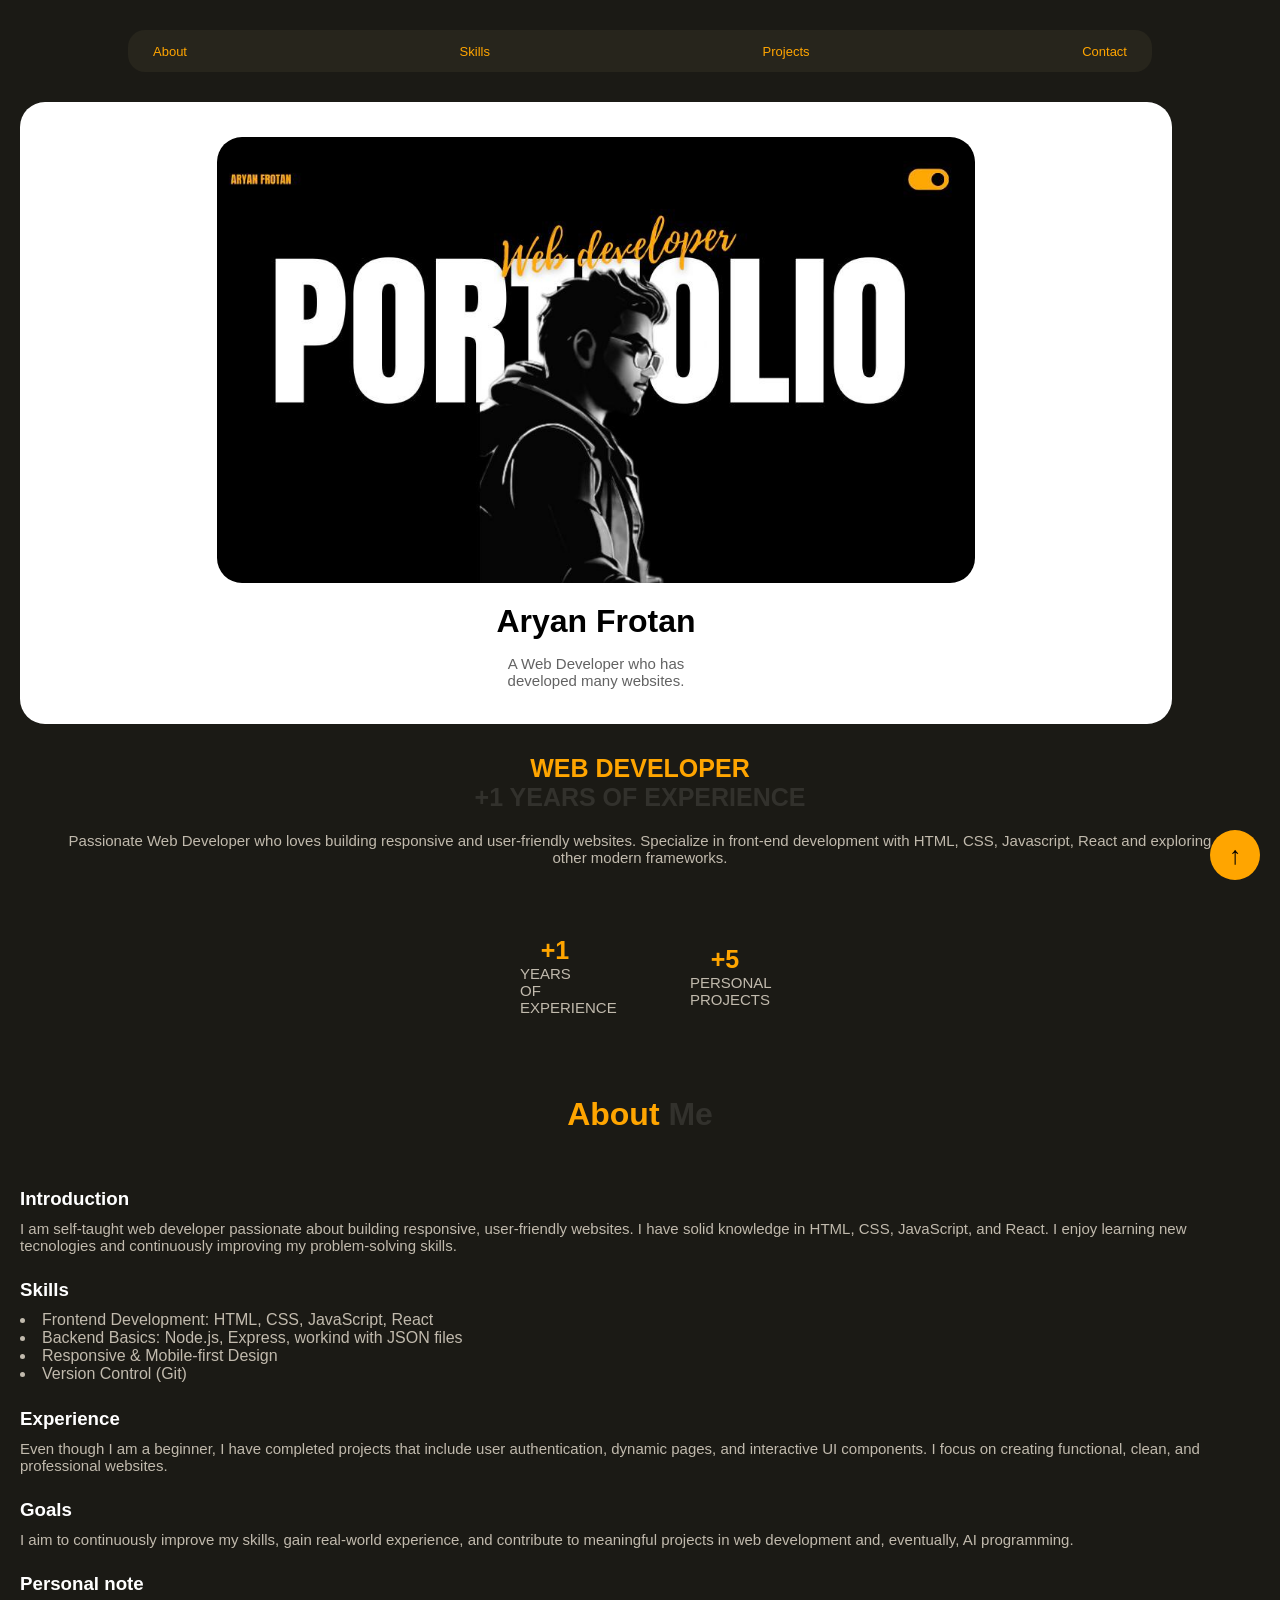
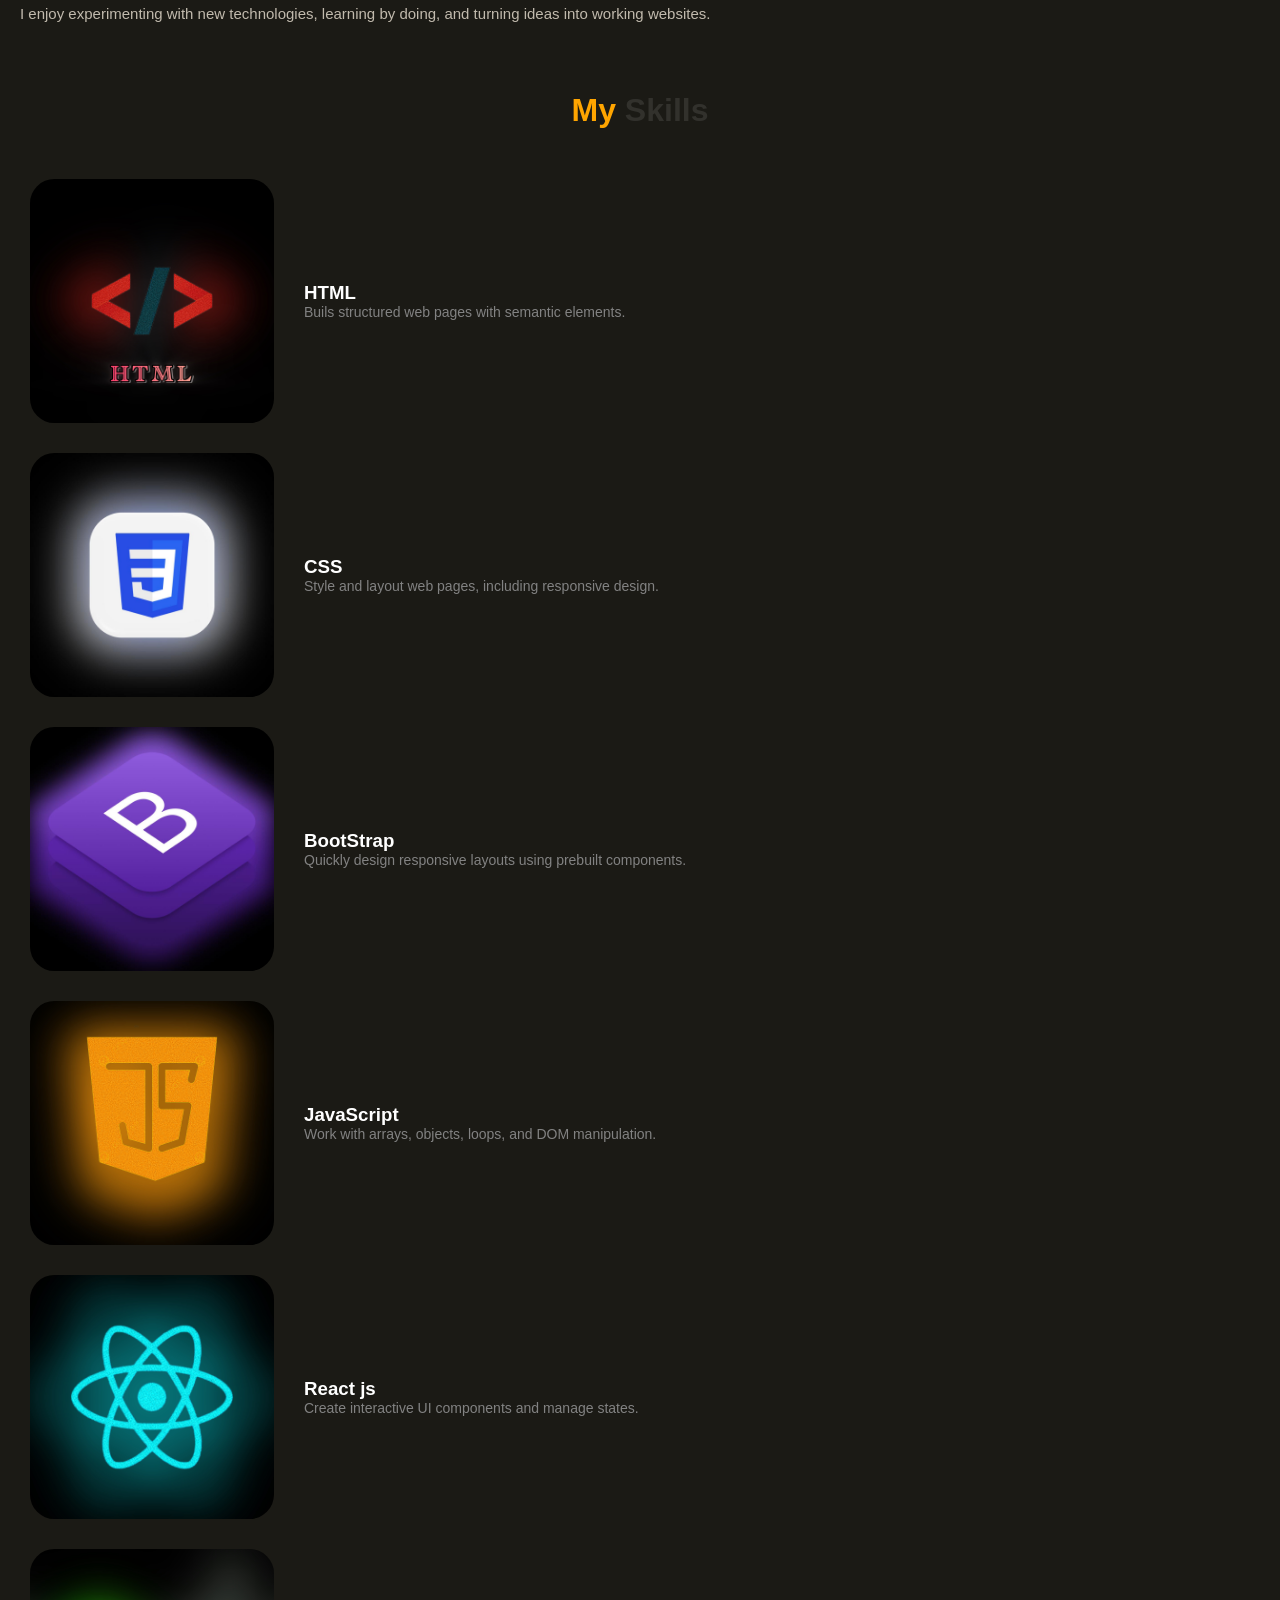
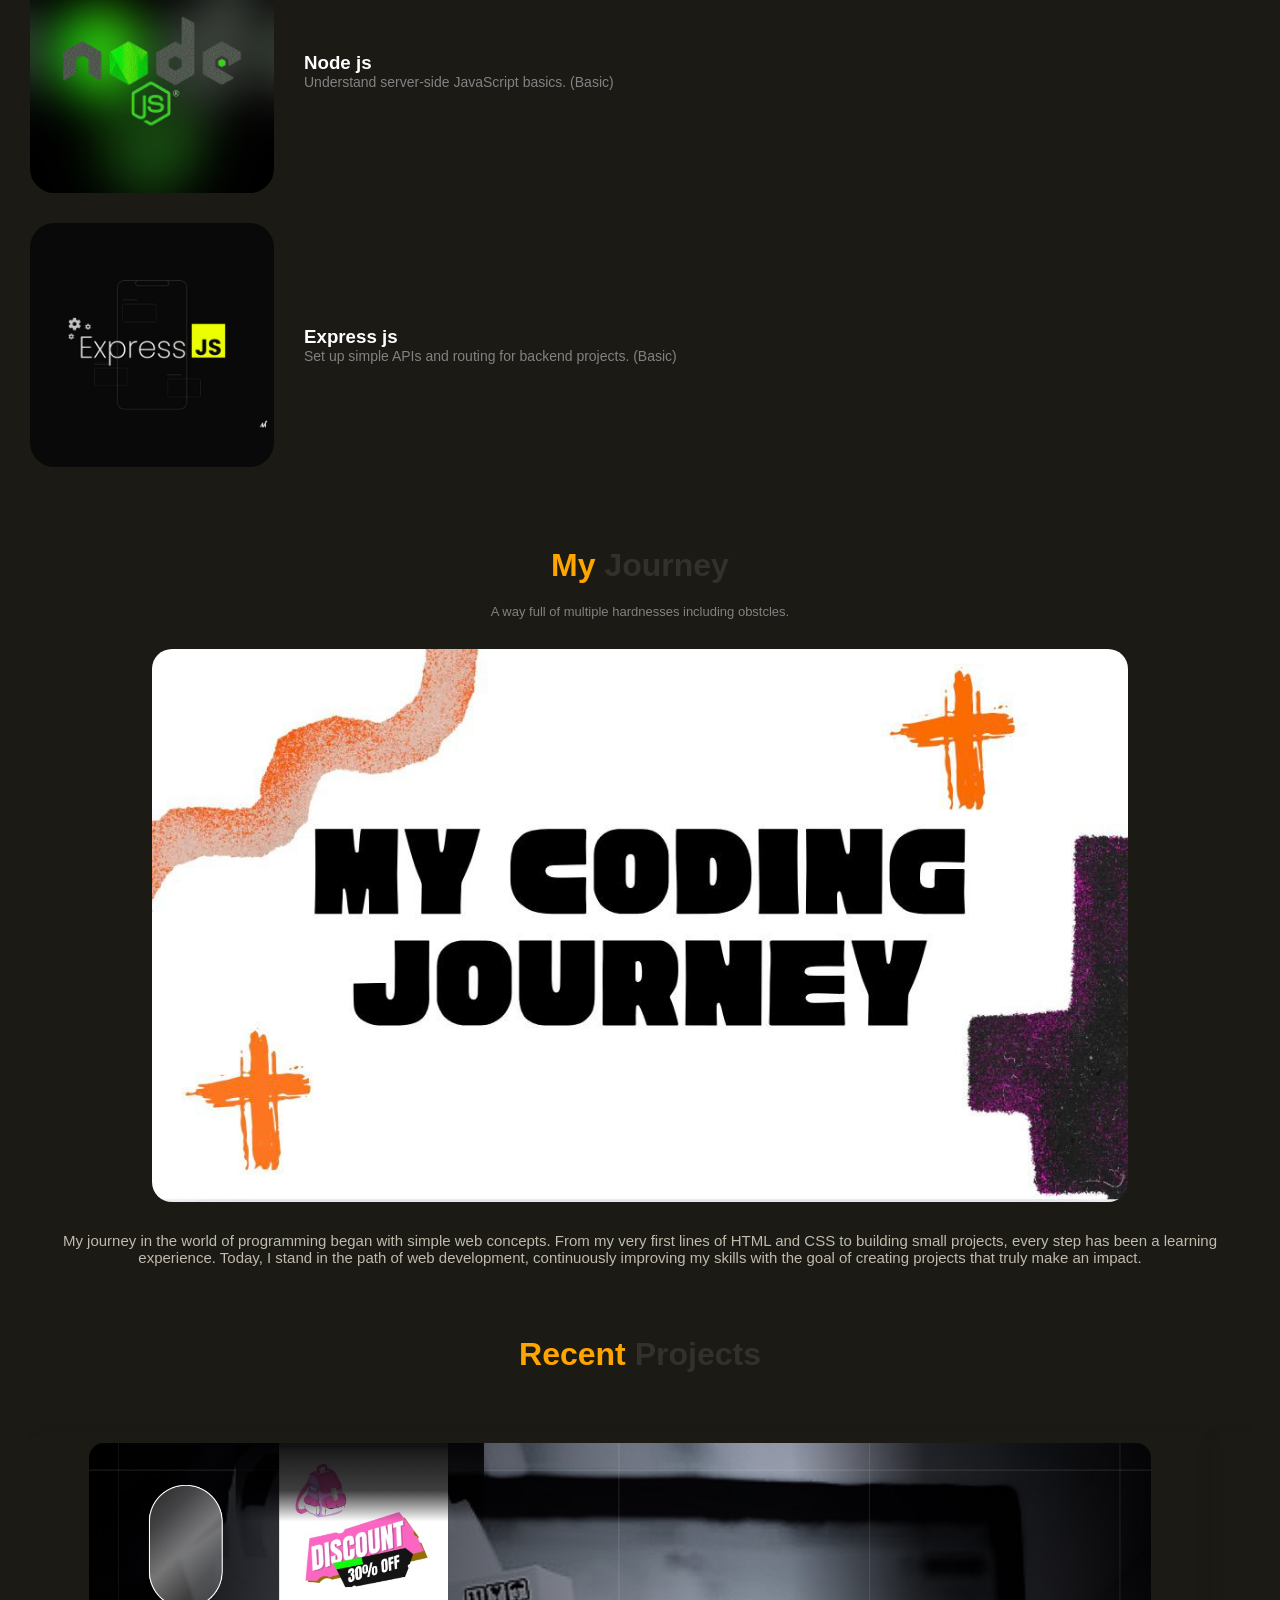
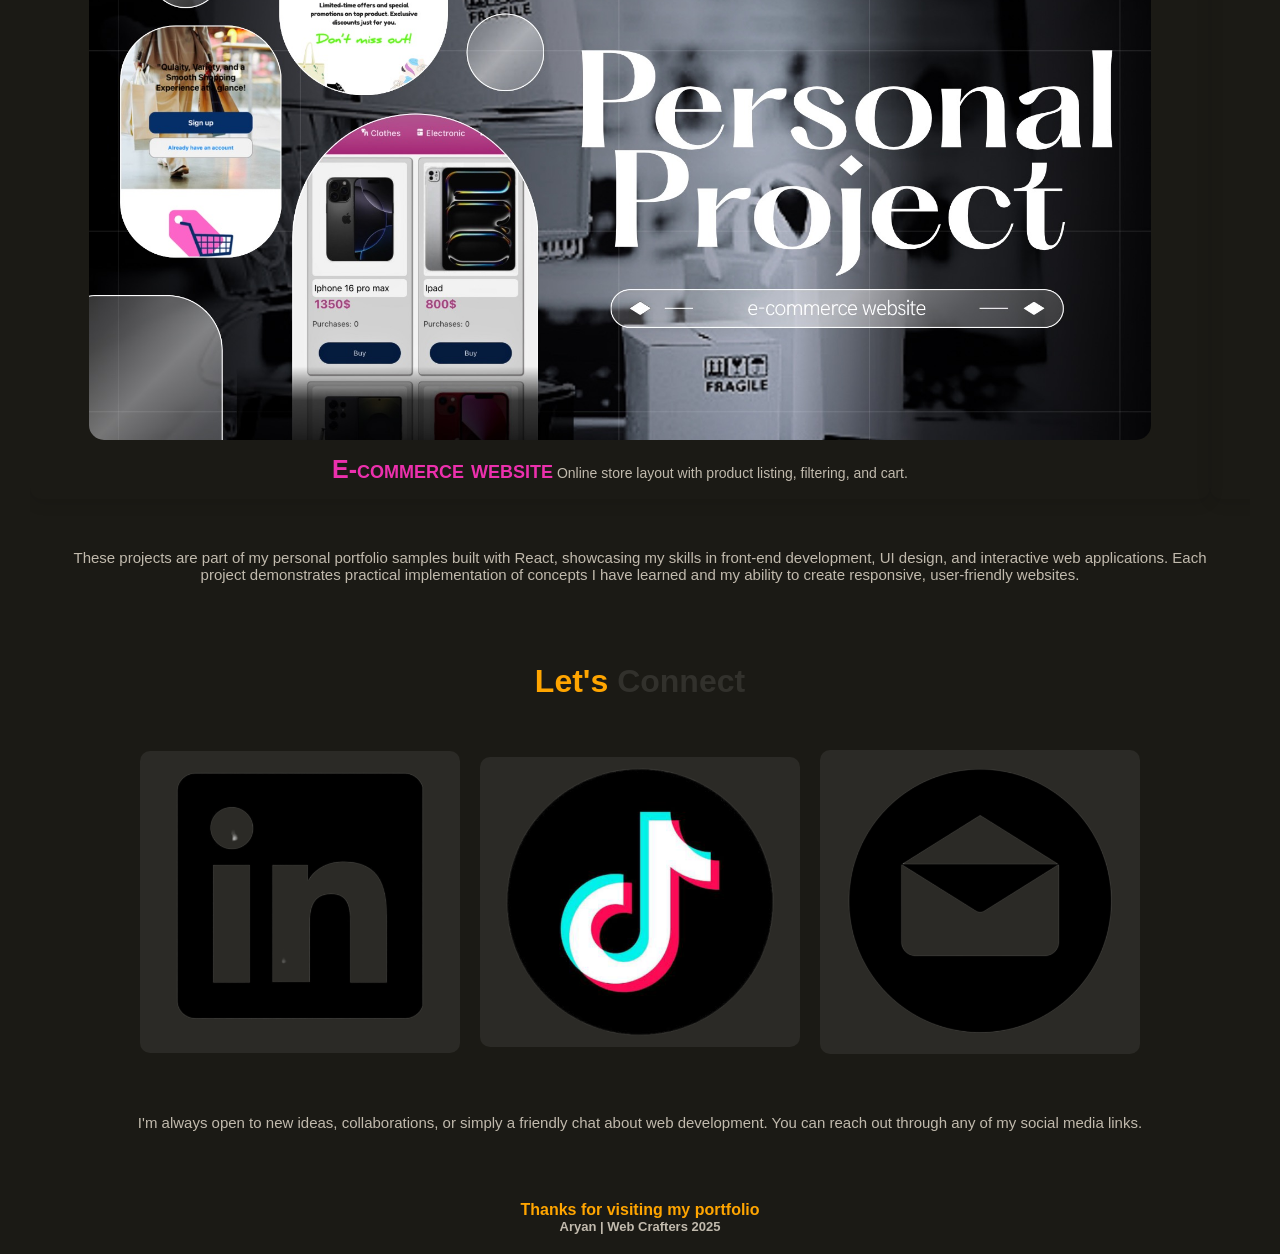
==== commit 1005352a: "email link" ====
--- a/index.html
+++ b/index.html
@@ -174,11 +174,11 @@
                 <img src="./images/linkedin.PNG" alt="linkedin">
             </a>
 
-            <a href="mailto:aryan.frotan123@gmail.com" class="social flex" data-aos="fade-down">
+            <a href="" class="social flex" data-aos="fade-down">
                 <img src="./images/tikTok.PNG" alt="tik tok">
             </a>
 
-            <a href="" class="social flex" data-aos="fade-left">
+            <a href="mailto:aryan.frotan123@gmail.com" class="social flex" data-aos="fade-left">
                 <img src="./images/email.PNG" alt="email">
             </a>
 
--- a/portfolio.css
+++ b/portfolio.css
@@ -262,22 +262,20 @@
 }
 .contact p{
     width: 80%;
-    /* margin-top: 30px; */
-    /* margin: 20px; */
 }
 #top{
     position: fixed;
     right: 0;
     bottom: 0;
     margin: 20px;
-    /* padding: 10px; */
     border-radius: 50%;
     width: 50px;
     height: 50px;
     border: 0;
     background-color: orange;
-    font-size: 30px;
+    font-size: 25px;
     font-weight: bold;
+    color: black;
 }
 .thanks{
     flex-direction: column;
